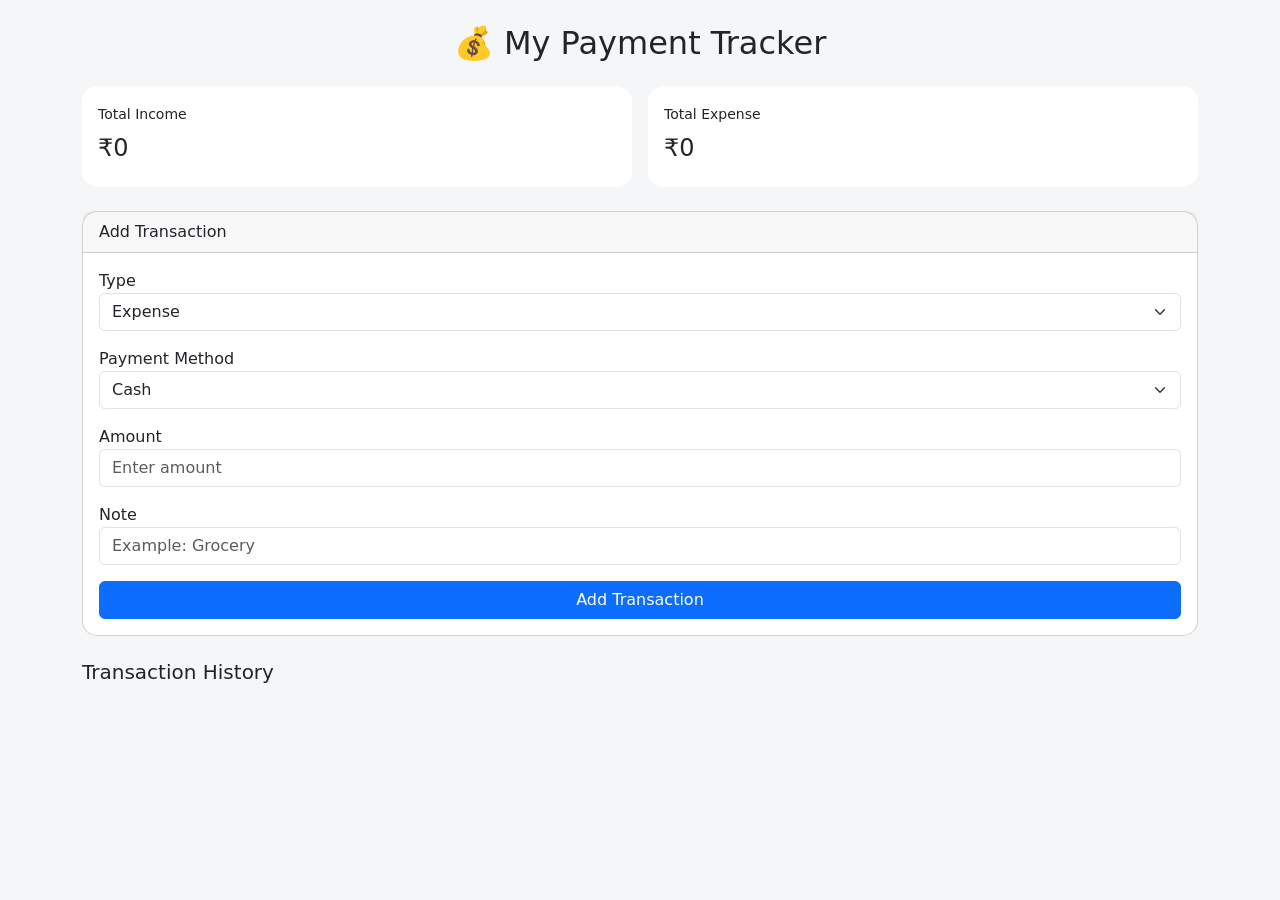
==== index.html @ ae9d35a9 "first commit" ====
<!DOCTYPE html>
<html lang="en">
<head>
    <meta charset="UTF-8">
    <meta name="viewport" content="width=device-width, initial-scale=1.0">

    <title>My Payment Tracker</title>

    <!-- Bootstrap -->
    <link
        href="https://cdn.jsdelivr.net/npm/bootstrap@5.3.3/dist/css/bootstrap.min.css"
        rel="stylesheet"
    >

    <link rel="stylesheet" href="style.css">

    <!-- jQuery -->
    <script src="https://code.jquery.com/jquery-3.7.1.min.js"></script>
</head>

<body>

<div class="container py-4">

    <h2 class="text-center mb-4">
        💰 My Payment Tracker
    </h2>

    <!-- Summary -->
    <div class="row g-3 mb-4">

        <div class="col-6">
            <div class="card summary-card">
                <div class="card-body">
                    <small>Total Income</small>
                    <h4 id="totalIncome">₹0</h4>
                </div>
            </div>
        </div>

        <div class="col-6">
            <div class="card summary-card">
                <div class="card-body">
                    <small>Total Expense</small>
                    <h4 id="totalExpense">₹0</h4>
                </div>
            </div>
        </div>

    </div>

    <!-- Add Transaction -->
    <div class="card mb-4">

        <div class="card-header">
            Add Transaction
        </div>

        <div class="card-body">

            <form id="transactionForm">

                <div class="mb-3">
                    <label>Type</label>

                    <select id="type" class="form-select">
                        <option value="expense">Expense</option>
                        <option value="income">Income</option>
                    </select>
                </div>

                <div class="mb-3">
                    <label>Payment Method</label>

                    <select id="method" class="form-select">
                        <option value="cash">Cash</option>
                        <option value="upi">UPI</option>
                        <option value="bank">Bank</option>
                    </select>
                </div>

                <div class="mb-3">
                    <label>Amount</label>

                    <input
                        type="number"
                        id="amount"
                        class="form-control"
                        placeholder="Enter amount"
                        required
                    >
                </div>

                <div class="mb-3">
                    <label>Note</label>

                    <input
                        type="text"
                        id="note"
                        class="form-control"
                        placeholder="Example: Grocery"
                    >
                </div>

                <button class="btn btn-primary w-100">
                    Add Transaction
                </button>

            </form>

        </div>
    </div>

    <!-- History -->
    <h5>Transaction History</h5>

    <div id="transactionList"></div>

</div>

<script src="app.js"></script>

</body>
</html>
---- style.css ----
body {
    background: #f5f6f8;
}

.summary-card {
    border: none;
    border-radius: 15px;
}

.summary-card h4 {
    margin-top: 8px;
}

.card {
    border-radius: 15px;
}

.transaction {
    background: white;
    border-radius: 12px;
    padding: 15px;
    margin-bottom: 10px;
}

.amount {
    font-size: 18px;
    font-weight: bold;
}
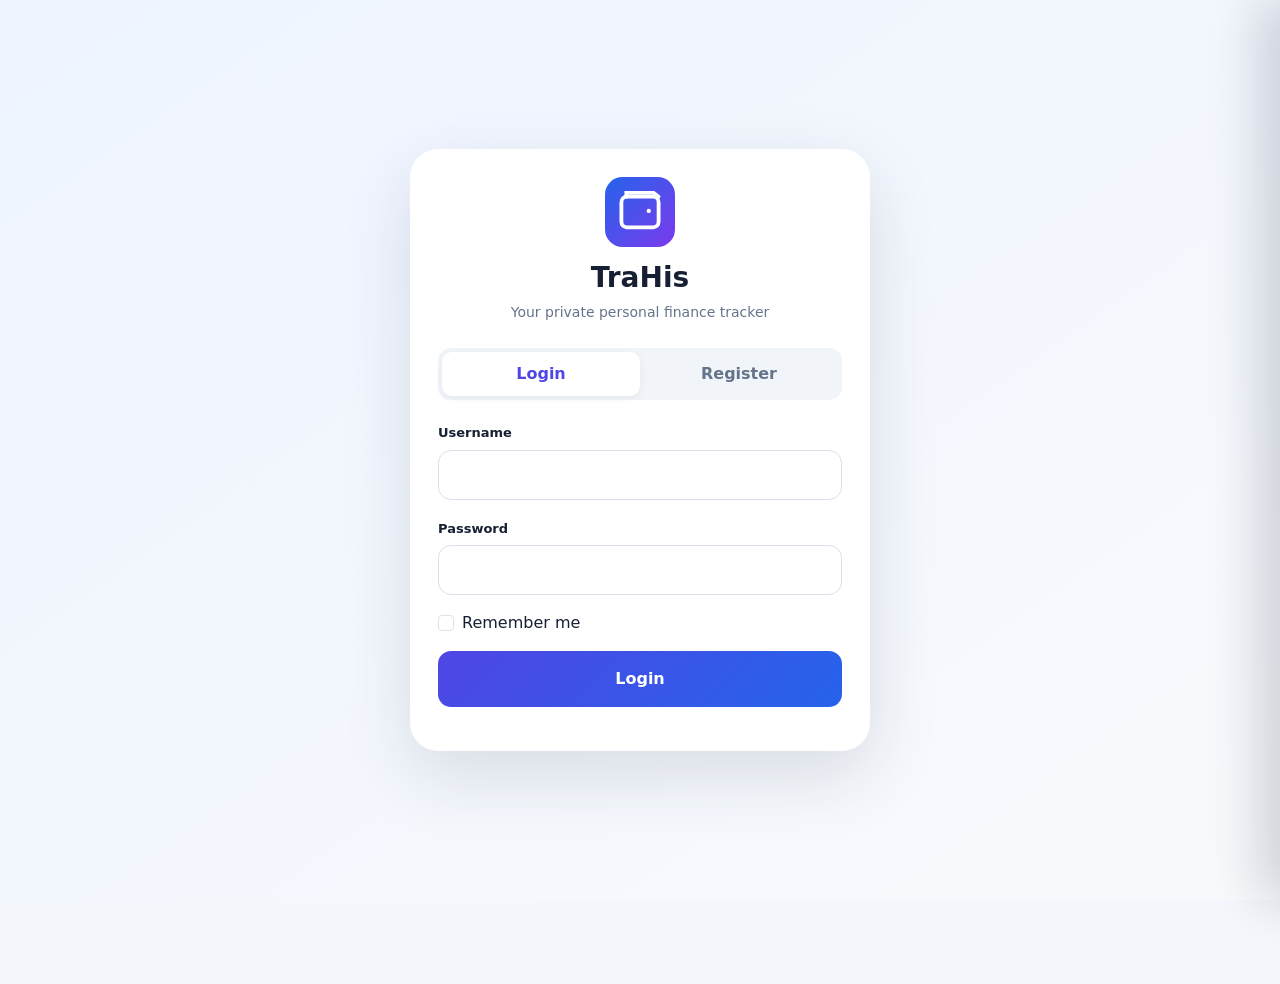
==== commit 343f5d40: "Initial commit" ====
--- a/index.html
+++ b/index.html
@@ -1,124 +1,64 @@
-<!DOCTYPE html>
+<!doctype html>
 <html lang="en">
 <head>
-    <meta charset="UTF-8">
-    <meta name="viewport" content="width=device-width, initial-scale=1.0">
+  <meta charset="utf-8">
+  <meta name="viewport" content="width=device-width, initial-scale=1, viewport-fit=cover">
+  <meta name="theme-color" content="#4f46e5">
+  <meta name="description" content="TraHis personal finance tracker">
+  <title>TraHis</title>
+  <!-- Manifest is injected only on http/https so file:// testing has no CORS error. -->
+  <link id="pwaManifest" rel="manifest">
+  <link rel="icon" href="assets/icon.svg" type="image/svg+xml">
+  <link rel="stylesheet" href="assets/bootstrap.min.css">
+  <link rel="stylesheet" href="assets/bootstrap-icons.css">
+  <link rel="stylesheet" href="css/style.css">
+</head>
+<body>
+<div id="app"></div>
 
-    <title>My Payment Tracker</title>
+<!-- Header -->
+<header id="appHeader" class="app-header">
+  <div class="header-inner">
+    <a class="brand" href="#" data-route="dashboard"><img src="assets/icon.svg" alt="TraHis"> <span>TraHis</span></a>
+    <div class="header-actions">
+      <span id="headerUser" class="header-user"></span>
+      <button id="headerMenuBtn" class="icon-btn" aria-label="Open menu"><i class="bi bi-person-circle"></i></button>
+    </div>
+  </div>
+</header>
 
-    <!-- Bootstrap -->
-    <link
-        href="https://cdn.jsdelivr.net/npm/bootstrap@5.3.3/dist/css/bootstrap.min.css"
-        rel="stylesheet"
-    >
+<!-- Side drawer -->
+<div id="drawerOverlay" class="drawer-overlay"></div>
+<aside id="appDrawer" class="app-drawer">
+  <div class="drawer-top">
+    <div class="drawer-brand"><img src="assets/icon.svg" alt=""><div><strong>TraHis</strong><small>Personal finance</small></div></div>
+    <button id="closeDrawer" class="icon-btn"><i class="bi bi-x-lg"></i></button>
+  </div>
+  <div class="drawer-user" id="drawerUser"></div>
+  <nav class="drawer-nav">
+    <button data-route="profile"><i class="bi bi-person"></i><span>Profile</span></button>
+    <button data-route="backup"><i class="bi bi-cloud-arrow-down"></i><span>Backup & Restore</span></button>
+    <button id="adminNav" data-route="admin"><i class="bi bi-shield-check"></i><span>Admin</span></button>
+    <button id="logoutBtn" class="danger"><i class="bi bi-box-arrow-right"></i><span>Logout</span></button>
+  </nav>
+  <div class="drawer-foot">Local-only data • No server database</div>
+</aside>
 
-    <link rel="stylesheet" href="style.css">
+<main id="main" class="main-shell"></main>
 
-    <!-- jQuery -->
-    <script src="https://code.jquery.com/jquery-3.7.1.min.js"></script>
-</head>
+<!-- Bottom navigation -->
+<nav id="bottomNav" class="bottom-nav">
+  <button data-route="dashboard" class="active"><i class="bi bi-grid-1x2-fill"></i><span>Home</span></button>
+  <button data-route="add"><i class="bi bi-plus-circle"></i><span>Add</span></button>
+  <button data-route="transfer"><i class="bi bi-arrow-left-right"></i><span>Transfer</span></button>
+  <button data-route="history"><i class="bi bi-clock-history"></i><span>History</span></button>
+</nav>
 
-<body>
+<div id="toastBox" class="toast-container position-fixed top-0 end-0 p-3"></div>
+<input id="restoreFile" type="file" accept=".json,application/json" hidden>
 
-<div class="container py-4">
-
-    <h2 class="text-center mb-4">
-        💰 My Payment Tracker
-    </h2>
-
-    <!-- Summary -->
-    <div class="row g-3 mb-4">
-
-        <div class="col-6">
-            <div class="card summary-card">
-                <div class="card-body">
-                    <small>Total Income</small>
-                    <h4 id="totalIncome">₹0</h4>
-                </div>
-            </div>
-        </div>
-
-        <div class="col-6">
-            <div class="card summary-card">
-                <div class="card-body">
-                    <small>Total Expense</small>
-                    <h4 id="totalExpense">₹0</h4>
-                </div>
-            </div>
-        </div>
-
-    </div>
-
-    <!-- Add Transaction -->
-    <div class="card mb-4">
-
-        <div class="card-header">
-            Add Transaction
-        </div>
-
-        <div class="card-body">
-
-            <form id="transactionForm">
-
-                <div class="mb-3">
-                    <label>Type</label>
-
-                    <select id="type" class="form-select">
-                        <option value="expense">Expense</option>
-                        <option value="income">Income</option>
-                    </select>
-                </div>
-
-                <div class="mb-3">
-                    <label>Payment Method</label>
-
-                    <select id="method" class="form-select">
-                        <option value="cash">Cash</option>
-                        <option value="upi">UPI</option>
-                        <option value="bank">Bank</option>
-                    </select>
-                </div>
-
-                <div class="mb-3">
-                    <label>Amount</label>
-
-                    <input
-                        type="number"
-                        id="amount"
-                        class="form-control"
-                        placeholder="Enter amount"
-                        required
-                    >
-                </div>
-
-                <div class="mb-3">
-                    <label>Note</label>
-
-                    <input
-                        type="text"
-                        id="note"
-                        class="form-control"
-                        placeholder="Example: Grocery"
-                    >
-                </div>
-
-                <button class="btn btn-primary w-100">
-                    Add Transaction
-                </button>
-
-            </form>
-
-        </div>
-    </div>
-
-    <!-- History -->
-    <h5>Transaction History</h5>
-
-    <div id="transactionList"></div>
-
-</div>
-
-<script src="app.js"></script>
-
+<script src="assets/jquery.min.js"></script>
+<script src="assets/bootstrap.bundle.min.js"></script>
+<script src="js/app.js"></script>
 </body>
 </html>
--- a/css/style.css
+++ b/css/style.css
@@ -0,0 +1,92 @@
+/* TraHis app UI */
+:root{
+  --primary:#4f46e5; --primary2:#2563eb; --ink:#172033; --muted:#64748b;
+  --bg:#f4f7fb; --card:#fff; --line:#e5eaf2; --danger:#dc3545;
+}
+*{box-sizing:border-box}
+html,body{margin:0;min-height:100%;background:var(--bg);color:var(--ink);font-family:Inter,system-ui,-apple-system,"Segoe UI",Roboto,Arial,sans-serif}
+body{padding-bottom:84px}
+button,input,select{font:inherit}
+button{border:0}
+.app-header{
+  position:fixed;z-index:1030;top:0;left:0;right:0;height:68px;
+  background:rgba(255,255,255,.94);backdrop-filter:blur(16px);
+  border-bottom:1px solid rgba(226,232,240,.9);transition:transform .28s ease,opacity .28s ease;
+}
+.app-header.hidden{transform:translateY(-100%);opacity:.05}
+.header-inner{height:100%;max-width:1100px;margin:auto;padding:0 18px;display:flex;align-items:center;justify-content:space-between}
+.brand{display:flex;align-items:center;gap:9px;color:var(--ink);text-decoration:none;font-weight:800;font-size:19px;margin-right:auto}
+.brand img,.drawer-brand img{width:38px;height:38px}
+.header-actions{display:flex;align-items:center;gap:8px}
+.header-user{font-size:12px;color:var(--muted);font-weight:700;max-width:120px;overflow:hidden;text-overflow:ellipsis;white-space:nowrap}
+.icon-btn{width:42px;height:42px;border-radius:13px;background:#f1f5ff;color:var(--primary);display:inline-grid;place-items:center;font-size:20px;cursor:pointer}
+.icon-btn:hover{background:#e7ebff}
+.main-shell{max-width:1100px;margin:0 auto;padding:88px 18px 24px;min-height:100vh}
+.bottom-nav{
+  position:fixed;z-index:1025;bottom:0;left:0;right:0;height:72px;background:rgba(255,255,255,.96);
+  backdrop-filter:blur(18px);border-top:1px solid var(--line);display:flex;justify-content:center;gap:4px;padding:7px 10px calc(7px + env(safe-area-inset-bottom));
+}
+.bottom-nav button{flex:1;max-width:160px;background:transparent;color:#718096;border-radius:16px;display:flex;flex-direction:column;align-items:center;justify-content:center;gap:2px;font-size:11px;font-weight:700;cursor:pointer}
+.bottom-nav button i{font-size:19px}
+.bottom-nav button.active{background:#eef2ff;color:var(--primary)}
+.cardx{background:var(--card);border:1px solid var(--line);border-radius:22px;box-shadow:0 8px 28px rgba(30,41,59,.06)}
+.page-title{font-size:27px;font-weight:850;margin:0}
+.page-subtitle{color:var(--muted);margin-top:5px}
+.hero{
+  background:linear-gradient(135deg,#4f46e5,#2563eb);color:white;border-radius:25px;padding:22px;
+  box-shadow:0 16px 35px rgba(37,99,235,.22);overflow:hidden;position:relative
+}
+.hero:after{content:"";position:absolute;width:180px;height:180px;border-radius:50%;background:rgba(255,255,255,.1);right:-70px;top:-80px}
+.stat-card{padding:18px;min-height:122px}
+.stat-icon{width:45px;height:45px;border-radius:14px;display:grid;place-items:center;font-size:20px;margin-bottom:10px}
+.stat-label{font-size:13px;color:var(--muted);font-weight:700}
+.stat-value{font-size:22px;font-weight:850;margin-top:3px}
+.balance-row{padding:16px 18px;display:flex;align-items:center;justify-content:space-between}
+.balance-left{display:flex;align-items:center;gap:12px}
+.balance-icon{width:43px;height:43px;border-radius:14px;display:grid;place-items:center}
+.balance-name{font-weight:800}.balance-note{font-size:11px;color:var(--muted)}
+.balance-value{font-size:19px;font-weight:850}
+.section-title{font-weight:850;font-size:17px;margin:26px 0 12px}
+.form-card{padding:20px}
+.form-label{font-size:13px;font-weight:800;margin-bottom:7px}
+.form-control,.form-select{border-radius:13px;padding:12px 13px;border-color:#d9e1ec}
+.form-control:focus,.form-select:focus{box-shadow:0 0 0 3px rgba(79,70,229,.11);border-color:#818cf8}
+.btn-primary{background:linear-gradient(135deg,var(--primary),var(--primary2));border:0;border-radius:13px;font-weight:800;padding:11px 17px}
+.btn-soft{background:#eef2ff;color:var(--primary);border-radius:13px;font-weight:800;padding:10px 14px}
+.tx-item{padding:15px 16px;display:flex;align-items:center;justify-content:space-between;gap:12px}
+.tx-left{display:flex;gap:12px;align-items:center;min-width:0}
+.tx-icon{width:42px;height:42px;border-radius:13px;display:grid;place-items:center;flex:0 0 auto}
+.tx-title{font-weight:800;white-space:nowrap;overflow:hidden;text-overflow:ellipsis}
+.tx-meta{font-size:11px;color:var(--muted);margin-top:3px}
+.tx-amount{font-weight:850;white-space:nowrap}.income{color:#16824c}.expense{color:#d12f43}
+.filter-bar{padding:15px}.filter-bar .row{row-gap:8px}
+.empty{padding:35px 15px;text-align:center;color:var(--muted)}
+.drawer-overlay{position:fixed;inset:0;background:rgba(15,23,42,.45);z-index:1040;opacity:0;visibility:hidden;transition:.2s}
+.drawer-overlay.open{opacity:1;visibility:visible}
+.app-drawer{
+  position:fixed;z-index:1041;top:0;right:0;bottom:0;width:min(350px,90vw);background:#fff;
+  transform:translateX(100%);transition:.25s ease;box-shadow:-20px 0 50px rgba(15,23,42,.18);padding:18px
+}
+.app-drawer.open{transform:translateX(0)}
+.drawer-top{display:flex;align-items:center;justify-content:space-between}
+.drawer-brand{display:flex;align-items:center;gap:10px}.drawer-brand strong{display:block;font-size:18px}.drawer-brand small{display:block;color:var(--muted)}
+.drawer-user{margin:20px 0;padding:14px;border-radius:16px;background:#f5f7ff;color:#334155}
+.drawer-nav{display:grid;gap:8px}.drawer-nav button{display:flex;align-items:center;gap:13px;padding:14px 15px;border-radius:15px;background:#f8fafc;color:#263247;font-weight:800;text-align:left;cursor:pointer}
+.drawer-nav button i{font-size:20px;color:var(--primary)}.drawer-nav button.danger{color:#b42332;background:#fff3f3}.drawer-nav button.danger i{color:#d92d3b}
+.drawer-foot{position:absolute;bottom:22px;left:18px;right:18px;text-align:center;font-size:11px;color:#94a3b8}
+.chart-box{height:230px;padding:18px}.chart-box canvas{width:100%;height:100%}
+.kpi{padding:15px;border-radius:17px;background:#f8fafc;border:1px solid var(--line)}
+.admin-card{padding:16px}.admin-actions{display:flex;gap:7px;flex-wrap:wrap}
+.avatar{width:42px;height:42px;border-radius:50%;display:grid;place-items:center;background:#e0e7ff;color:var(--primary);font-weight:850}
+.login-page{min-height:100vh;display:grid;place-items:center;padding:20px;background:linear-gradient(145deg,#eef4ff,#f8fafc)}
+.login-card{width:min(460px,100%);padding:28px;border-radius:28px;background:#fff;box-shadow:0 25px 70px rgba(30,41,59,.13)}
+.login-logo{width:70px;height:70px;margin:0 auto 14px;display:block}.login-card h1{text-align:center;font-size:28px;font-weight:900}.login-card .lead{text-align:center;color:var(--muted);font-size:14px;margin-bottom:25px}
+.auth-tabs{display:flex;background:#f1f5f9;padding:4px;border-radius:13px;margin-bottom:20px}.auth-tabs button{flex:1;padding:10px;border-radius:10px;background:transparent;font-weight:800;color:var(--muted)}.auth-tabs button.active{background:#fff;color:var(--primary);box-shadow:0 2px 8px rgba(0,0,0,.06)}
+.alertx{border-radius:13px;padding:11px 13px;font-size:13px}
+@media(max-width:600px){
+  .main-shell{padding:82px 12px 25px}.header-inner{padding:0 12px}.header-user{display:none}
+  .page-title{font-size:23px}.hero{padding:18px;border-radius:21px}.stat-card{min-height:112px;padding:14px}.stat-value{font-size:19px}
+  .balance-row{padding:14px}.tx-item{padding:13px 12px}.tx-amount{font-size:14px}
+  .form-card{padding:16px}.app-drawer{width:88vw}
+}
+@media(min-width:800px){.bottom-nav{left:50%;right:auto;transform:translateX(-50%);width:min(720px,100%);border:1px solid var(--line);border-bottom:0;border-radius:22px 22px 0 0}}
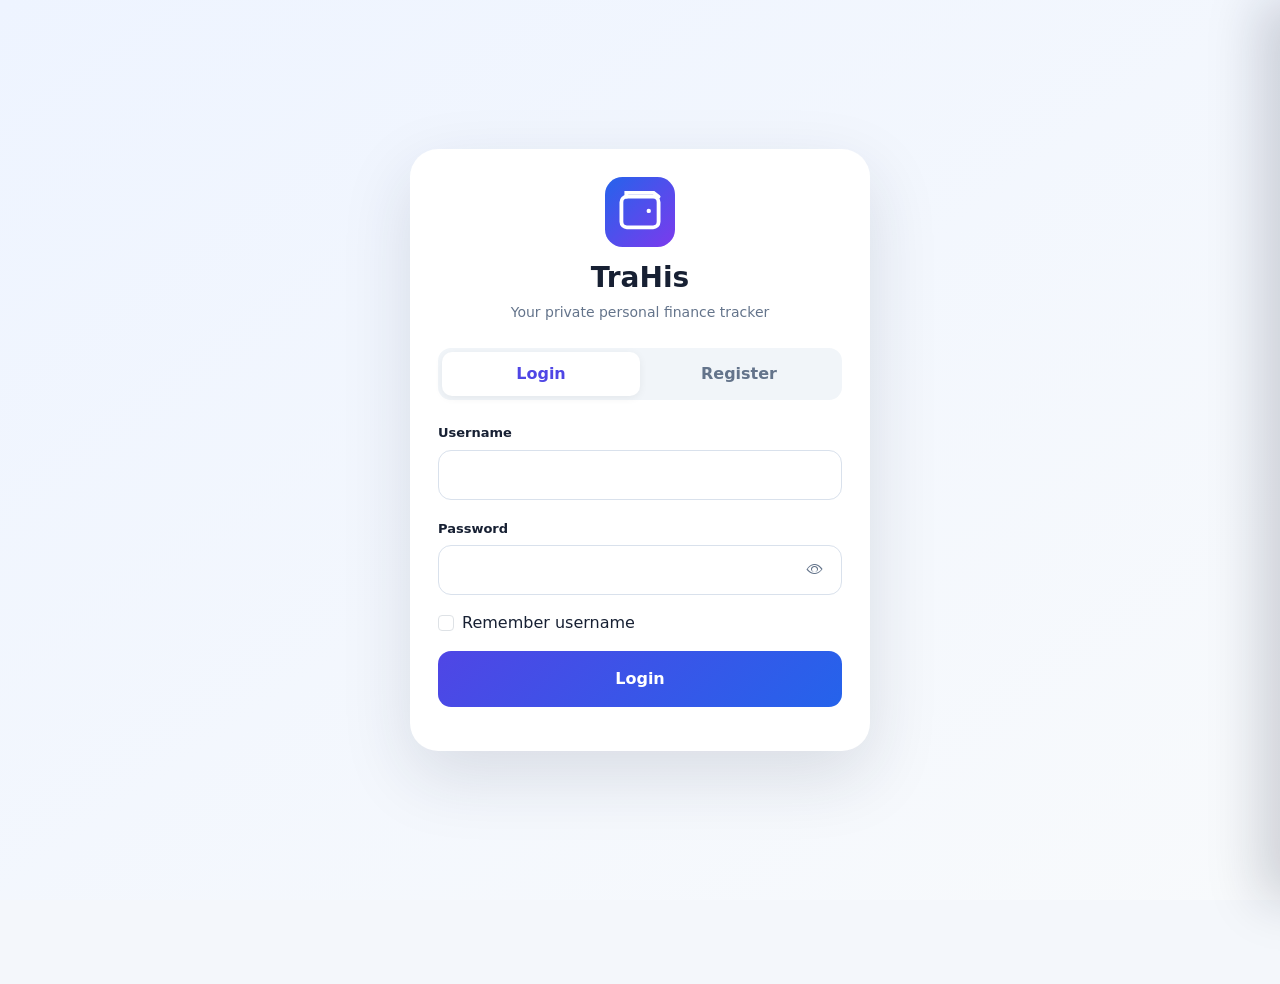
==== commit c574498a: "Initial commit" ====
--- a/index.html
+++ b/index.html
@@ -13,16 +13,19 @@
   <link rel="stylesheet" href="assets/bootstrap-icons.css">
   <link rel="stylesheet" href="css/style.css">
 </head>
-<body>
+<body data-page="dashboard">
 <div id="app"></div>
 
 <!-- Header -->
 <header id="appHeader" class="app-header">
   <div class="header-inner">
-    <a class="brand" href="#" data-route="dashboard"><img src="assets/icon.svg" alt="TraHis"> <span>TraHis</span></a>
+    <a class="brand" href="index.html"><img src="assets/icon.svg" alt="TraHis"> <span>TraHis</span></a>
     <div class="header-actions">
+      <button id="themeToggle" class="theme-toggle" type="button" aria-label="Switch theme" title="Switch theme">
+        <i class="bi bi-moon-stars-fill"></i><span class="theme-toggle-label">Dark</span>
+      </button>
       <span id="headerUser" class="header-user"></span>
-      <button id="headerMenuBtn" class="icon-btn" aria-label="Open menu"><i class="bi bi-person-circle"></i></button>
+      <button id="headerMenuBtn" class="icon-btn" type="button" aria-label="Open menu"><i class="bi bi-person-circle"></i></button>
     </div>
   </div>
 </header>
@@ -36,9 +39,11 @@
   </div>
   <div class="drawer-user" id="drawerUser"></div>
   <nav class="drawer-nav">
-    <button data-route="profile"><i class="bi bi-person"></i><span>Profile</span></button>
-    <button data-route="backup"><i class="bi bi-cloud-arrow-down"></i><span>Backup & Restore</span></button>
-    <button id="adminNav" data-route="admin"><i class="bi bi-shield-check"></i><span>Admin</span></button>
+    <a href="savings.html"><i class="bi bi-piggy-bank"></i><span>Savings</span></a>
+    <a href="tutorial.html"><i class="bi bi-play-circle"></i><span>App Tutorial</span></a>
+    <a href="profile.html"><i class="bi bi-person"></i><span>Profile</span></a>
+    <a href="backup.html"><i class="bi bi-cloud-arrow-down"></i><span>Backup & Restore</span></a>
+    <a id="adminNav" href="admin.html"><i class="bi bi-shield-check"></i><span>Admin</span></a>
     <button id="logoutBtn" class="danger"><i class="bi bi-box-arrow-right"></i><span>Logout</span></button>
   </nav>
   <div class="drawer-foot">Local-only data • No server database</div>
@@ -48,10 +53,10 @@
 
 <!-- Bottom navigation -->
 <nav id="bottomNav" class="bottom-nav">
-  <button data-route="dashboard" class="active"><i class="bi bi-grid-1x2-fill"></i><span>Home</span></button>
-  <button data-route="add"><i class="bi bi-plus-circle"></i><span>Add</span></button>
-  <button data-route="transfer"><i class="bi bi-arrow-left-right"></i><span>Transfer</span></button>
-  <button data-route="history"><i class="bi bi-clock-history"></i><span>History</span></button>
+  <a href="index.html" class="active"><i class="bi bi-grid-1x2-fill"></i><span>Home</span></a>
+  <a href="add.html"><i class="bi bi-plus-circle"></i><span>Add</span></a>
+  <a href="transfer.html"><i class="bi bi-arrow-left-right"></i><span>Transfer</span></a>
+  <a href="history.html"><i class="bi bi-clock-history"></i><span>History</span></a>
 </nav>
 
 <div id="toastBox" class="toast-container position-fixed top-0 end-0 p-3"></div>
--- a/css/style.css
+++ b/css/style.css
@@ -10,17 +10,16 @@
 button{border:0}
 .app-header{
   position:fixed;z-index:1030;top:0;left:0;right:0;height:68px;
-  background:rgba(255,255,255,.94);backdrop-filter:blur(16px);
-  border-bottom:1px solid rgba(226,232,240,.9);transition:transform .28s ease,opacity .28s ease;
+  background:rgba(255,255,255,.96);backdrop-filter:blur(16px);
+  border-bottom:1px solid rgba(226,232,240,.9);transition:none;
 }
-.app-header.hidden{transform:translateY(-100%);opacity:.05}
 .header-inner{height:100%;max-width:1100px;margin:auto;padding:0 18px;display:flex;align-items:center;justify-content:space-between}
 .brand{display:flex;align-items:center;gap:9px;color:var(--ink);text-decoration:none;font-weight:800;font-size:19px;margin-right:auto}
-.brand img,.drawer-brand img{width:38px;height:38px}
+.brand img,.drawer-brand img{width:38px;height:38px}.brand-logo,.drawer-brand-logo{width:38px;height:38px;display:block;flex:0 0 auto}
 .header-actions{display:flex;align-items:center;gap:8px}
 .header-user{font-size:12px;color:var(--muted);font-weight:700;max-width:120px;overflow:hidden;text-overflow:ellipsis;white-space:nowrap}
-.icon-btn{width:42px;height:42px;border-radius:13px;background:#f1f5ff;color:var(--primary);display:inline-grid;place-items:center;font-size:20px;cursor:pointer}
-.icon-btn:hover{background:#e7ebff}
+.icon-btn{width:42px;height:42px;border-radius:13px;background:var(--primary-soft);color:var(--primary);display:inline-grid;place-items:center;font-size:20px;cursor:pointer}
+.icon-btn:hover{background:color-mix(in srgb,var(--primary) 10%,white)}
 .main-shell{max-width:1100px;margin:0 auto;padding:88px 18px 24px;min-height:100vh}
 .bottom-nav{
   position:fixed;z-index:1025;bottom:0;left:0;right:0;height:72px;background:rgba(255,255,255,.96);
@@ -28,12 +27,12 @@
 }
 .bottom-nav button{flex:1;max-width:160px;background:transparent;color:#718096;border-radius:16px;display:flex;flex-direction:column;align-items:center;justify-content:center;gap:2px;font-size:11px;font-weight:700;cursor:pointer}
 .bottom-nav button i{font-size:19px}
-.bottom-nav button.active{background:#eef2ff;color:var(--primary)}
+.bottom-nav button.active{background:var(--primary-soft);color:var(--primary)}
 .cardx{background:var(--card);border:1px solid var(--line);border-radius:22px;box-shadow:0 8px 28px rgba(30,41,59,.06)}
 .page-title{font-size:27px;font-weight:850;margin:0}
 .page-subtitle{color:var(--muted);margin-top:5px}
 .hero{
-  background:linear-gradient(135deg,#4f46e5,#2563eb);color:white;border-radius:25px;padding:22px;
+  background:linear-gradient(135deg,var(--primary),var(--primary2));color:white;border-radius:25px;padding:22px;
   box-shadow:0 16px 35px rgba(37,99,235,.22);overflow:hidden;position:relative
 }
 .hero:after{content:"";position:absolute;width:180px;height:180px;border-radius:50%;background:rgba(255,255,255,.1);right:-70px;top:-80px}
@@ -50,9 +49,9 @@
 .form-card{padding:20px}
 .form-label{font-size:13px;font-weight:800;margin-bottom:7px}
 .form-control,.form-select{border-radius:13px;padding:12px 13px;border-color:#d9e1ec}
-.form-control:focus,.form-select:focus{box-shadow:0 0 0 3px rgba(79,70,229,.11);border-color:#818cf8}
+.form-control:focus,.form-select:focus{box-shadow:0 0 0 3px color-mix(in srgb,var(--primary) 12%,transparent);border-color:var(--primary)}
 .btn-primary{background:linear-gradient(135deg,var(--primary),var(--primary2));border:0;border-radius:13px;font-weight:800;padding:11px 17px}
-.btn-soft{background:#eef2ff;color:var(--primary);border-radius:13px;font-weight:800;padding:10px 14px}
+.btn-soft{background:var(--primary-soft);color:var(--primary);border-radius:13px;font-weight:800;padding:10px 14px}
 .tx-item{padding:15px 16px;display:flex;align-items:center;justify-content:space-between;gap:12px}
 .tx-left{display:flex;gap:12px;align-items:center;min-width:0}
 .tx-icon{width:42px;height:42px;border-radius:13px;display:grid;place-items:center;flex:0 0 auto}
@@ -70,8 +69,8 @@
 .app-drawer.open{transform:translateX(0)}
 .drawer-top{display:flex;align-items:center;justify-content:space-between}
 .drawer-brand{display:flex;align-items:center;gap:10px}.drawer-brand strong{display:block;font-size:18px}.drawer-brand small{display:block;color:var(--muted)}
-.drawer-user{margin:20px 0;padding:14px;border-radius:16px;background:#f5f7ff;color:#334155}
-.drawer-nav{display:grid;gap:8px}.drawer-nav button{display:flex;align-items:center;gap:13px;padding:14px 15px;border-radius:15px;background:#f8fafc;color:#263247;font-weight:800;text-align:left;cursor:pointer}
+.drawer-user{margin:20px 0;padding:14px;border-radius:16px;background:var(--primary-soft);color:var(--ink)}
+.drawer-nav{display:grid;gap:8px}.drawer-nav button{display:flex;align-items:center;gap:13px;padding:14px 15px;border-radius:15px;background:var(--primary-soft);color:var(--ink);font-weight:800;text-align:left;cursor:pointer}
 .drawer-nav button i{font-size:20px;color:var(--primary)}.drawer-nav button.danger{color:#b42332;background:#fff3f3}.drawer-nav button.danger i{color:#d92d3b}
 .drawer-foot{position:absolute;bottom:22px;left:18px;right:18px;text-align:center;font-size:11px;color:#94a3b8}
 .chart-box{height:230px;padding:18px}.chart-box canvas{width:100%;height:100%}
@@ -82,11 +81,115 @@
 .login-card{width:min(460px,100%);padding:28px;border-radius:28px;background:#fff;box-shadow:0 25px 70px rgba(30,41,59,.13)}
 .login-logo{width:70px;height:70px;margin:0 auto 14px;display:block}.login-card h1{text-align:center;font-size:28px;font-weight:900}.login-card .lead{text-align:center;color:var(--muted);font-size:14px;margin-bottom:25px}
 .auth-tabs{display:flex;background:#f1f5f9;padding:4px;border-radius:13px;margin-bottom:20px}.auth-tabs button{flex:1;padding:10px;border-radius:10px;background:transparent;font-weight:800;color:var(--muted)}.auth-tabs button.active{background:#fff;color:var(--primary);box-shadow:0 2px 8px rgba(0,0,0,.06)}
-.alertx{border-radius:13px;padding:11px 13px;font-size:13px}
-@media(max-width:600px){
-  .main-shell{padding:82px 12px 25px}.header-inner{padding:0 12px}.header-user{display:none}
-  .page-title{font-size:23px}.hero{padding:18px;border-radius:21px}.stat-card{min-height:112px;padding:14px}.stat-value{font-size:19px}
-  .balance-row{padding:14px}.tx-item{padding:13px 12px}.tx-amount{font-size:14px}
-  .form-card{padding:16px}.app-drawer{width:88vw}
+.alertx{border-radius:13px;padding:11px 13px;font-size:13px}.password-field{position:relative}.password-field .form-control{padding-right:52px}.password-toggle{position:absolute;right:6px;top:50%;transform:translateY(-50%);width:42px;height:42px;border-radius:11px;background:transparent;color:var(--muted);display:grid;place-items:center;cursor:pointer}.password-toggle:hover{background:var(--primary-soft);color:var(--primary)}.password-toggle:focus-visible{outline:3px solid color-mix(in srgb,var(--primary) 22%,transparent);outline-offset:1px}
+
+/* Savings module */
+.savings-page-head{display:flex;align-items:center;justify-content:space-between;gap:18px}
+.savings-head-icon{width:50px;height:50px;border-radius:16px;background:var(--primary-soft);color:var(--primary);display:grid;place-items:center;font-size:23px}
+.savings-hero-card{padding:22px;display:flex;align-items:center;justify-content:space-between;gap:24px;background:linear-gradient(135deg,var(--primary),var(--primary2));color:#fff;border:0;box-shadow:0 16px 35px rgba(37,99,235,.20)}
+.savings-hero-left{min-width:0}.savings-hero-label{font-size:13px;font-weight:800;opacity:.92;display:flex;align-items:center;gap:7px}.savings-hero-amount{font-size:34px;font-weight:900;line-height:1.05;margin-top:7px}.savings-hero-note{font-size:12px;opacity:.78;margin-top:7px}
+.savings-hero-right{min-width:235px;padding-left:22px;border-left:1px solid rgba(255,255,255,.22);text-align:right}.savings-hero-icon{width:48px;height:48px;border-radius:15px;background:rgba(255,255,255,.14);display:grid;place-items:center;font-size:20px;margin:0 0 10px auto}.savings-available-label{font-size:11px;opacity:.75}.savings-hero-right strong{display:block;font-size:20px;margin-top:2px}
+.savings-setup-card{padding:20px}.savings-section-head h5{margin:0;font-weight:900}.savings-section-head p{margin:5px 0 18px;color:var(--muted);font-size:12px}.savings-input .input-group-text{background:#f8fafc;border-color:#d9e1ec;color:#64748b;font-weight:700}.savings-input .form-control{border-left:0}.savings-input .input-group-text+.form-control{border-left:0}.savings-save-btn{height:47px}.savings-reserve-box{display:flex;align-items:center;justify-content:space-between;gap:12px;padding:14px 15px;background:#f8fafc;border:1px solid var(--line);border-radius:16px}.savings-reserve-box strong{display:block;font-size:18px;margin-top:2px}.savings-category-card{height:100%;padding:17px}.savings-category-card .cat-icon{width:43px;height:43px;border-radius:14px;display:grid;place-items:center;background:var(--primary-soft);color:var(--primary);font-size:20px;margin-bottom:12px}.savings-category-card .cat-name{font-size:12px;color:var(--muted);font-weight:700}.savings-category-card strong{display:block;font-size:19px;margin-top:4px}.savings-action-card{padding:20px}.savings-action-head{display:flex;align-items:flex-start;gap:12px;margin-bottom:17px}.savings-action-icon{width:42px;height:42px;border-radius:13px;background:var(--primary-soft);color:var(--primary);display:grid;place-items:center;flex:0 0 auto}.savings-action-head h6{margin:0;font-weight:850}.savings-action-head p{margin:4px 0 0;font-size:12px;color:var(--muted)}.savings-budget-card{padding:16px 18px;display:flex;align-items:center;justify-content:space-between;gap:15px}.budget-title{font-weight:850}
+@media(max-width:600px){.main-shell{padding:82px 12px 95px}.savings-page-head{align-items:flex-start}.savings-head-icon{width:44px;height:44px;font-size:19px}.savings-hero-card{padding:17px;display:block}.savings-hero-amount{font-size:29px}.savings-hero-right{min-width:0;padding:13px 0 0;margin-top:14px;border-left:0;border-top:1px solid rgba(255,255,255,.2);text-align:left}.savings-hero-icon{display:none}.savings-hero-right strong{font-size:18px}.savings-setup-card{padding:16px}.savings-reserve-box{align-items:flex-start;flex-direction:column}.savings-reserve-box .btn{width:100%}.savings-action-card{padding:16px}.savings-budget-card{padding:14px}}
+/* Multi-page navigation */
+.drawer-nav a{display:flex;align-items:center;gap:13px;padding:14px 15px;border-radius:15px;background:#f8fafc;color:#263247;font-weight:800;text-align:left;cursor:pointer;text-decoration:none}
+.drawer-nav a i{font-size:20px;color:var(--primary)}
+.drawer-nav a.danger{color:#b42332;background:#fff3f3}
+.bottom-nav a{flex:1;max-width:160px;background:transparent;color:#718096;border-radius:16px;display:flex;flex-direction:column;align-items:center;justify-content:center;gap:2px;font-size:11px;font-weight:700;text-decoration:none;cursor:pointer}
+.bottom-nav a i{font-size:19px}
+.bottom-nav a.active{background:var(--primary-soft);color:var(--primary)}
+@media(max-width:600px){.bottom-nav a{font-size:10px}}
+
+/* v8 audit polish */
+html{scroll-behavior:smooth;overflow-x:hidden}
+body{overflow-x:hidden}
+.main-shell{width:100%;padding-bottom:108px}
+.page-head{display:flex;align-items:center;justify-content:space-between;gap:14px;margin-bottom:18px}
+.hero-amount{font-size:34px;font-weight:900;line-height:1.1;margin-top:3px}
+.dot-sep{padding:0 4px}
+.stat-blue{background:#e0ecff;color:#2563eb}.stat-green{background:#dcfce7;color:#15803d}.stat-red{background:#fee2e2;color:#dc2626}.stat-yellow{background:#fef3c7;color:#b45309}.stat-purple{background:#f3e8ff;color:#7c3aed}
+.income-bg{background:#dcfce7;color:#15803d}.expense-bg{background:#fee2e2;color:#dc2626}.transfer-bg{background:#e0e7ff;color:#4f46e5}.transfer{color:#4f46e5}
+.tx-copy{min-width:0}.history-right{display:flex;flex-direction:column;align-items:flex-end;flex:0 0 auto}.tx-actions{display:flex;gap:4px;margin-top:5px}.tx-actions .btn{width:34px;height:30px;padding:0;display:grid;place-items:center;border-radius:9px}
+.mini-balance{padding:16px 18px}.mini-balance strong{display:block;font-size:20px;margin-top:3px}
+.history-pagination{display:flex;align-items:center;justify-content:space-between;gap:12px;padding:14px 2px 0}.pagination-buttons{display:flex;align-items:center;gap:5px}.history-count{font-size:12px;color:var(--muted)}.page-btn{min-width:36px;height:36px;border:1px solid var(--line);background:#fff;border-radius:10px;color:#475569;font-weight:800}.page-btn:hover:not(:disabled),.page-btn.active{background:var(--primary-soft);color:var(--primary);border-color:#c7d2fe}.page-btn:disabled{opacity:.4;cursor:not-allowed}.page-dots{padding:0 2px;color:#94a3b8}
+.toast-primary{background:#fff;color:var(--ink)}.toast-danger{background:#fff1f2;color:#9f1239}.toast-body{font-weight:700}
+.info-box{background:var(--primary-soft);color:var(--primary);border:1px solid color-mix(in srgb,var(--primary) 14%,transparent)}.error-box{background:#fff1f2;color:#be123c}.success-box{background:#ecfdf5;color:#166534}
+.admin-master{font-size:22px;font-weight:900}
+.savings-hero-card{min-height:150px}.savings-hero-card>div:first-child{min-width:0}.savings-hero-right{min-width:260px}.savings-setup-card{overflow:hidden}.savings-category-card{min-height:130px;display:flex;flex-direction:column;justify-content:flex-start}.savings-action-card{overflow:hidden}.savings-budget-card{min-height:76px}
+.drawer-open{overflow:hidden}
+.bottom-nav{height:76px;padding-bottom:calc(7px + env(safe-area-inset-bottom));padding-left:max(10px,env(safe-area-inset-left));padding-right:max(10px,env(safe-area-inset-right))}
+.bottom-nav a{min-width:0}
+.bottom-nav a.active{font-weight:850}
+.btn-soft{display:inline-flex;align-items:center;justify-content:center;gap:7px;text-decoration:none;border:1px solid transparent}
+
+@media(max-width:767.98px){
+  .header-inner{padding:0 12px}.brand{font-size:18px}.brand img{width:36px;height:36px}.header-user{max-width:80px}
+  .main-shell{padding:82px 12px 108px}.page-title{font-size:25px}.page-subtitle{font-size:13px}.page-head{align-items:flex-start}
+  .hero{padding:18px;border-radius:20px}.hero-amount{font-size:29px}.stat-card{min-height:116px;padding:15px}.stat-value{font-size:19px}.stat-label{font-size:12px}.stat-icon{width:41px;height:41px}
+  .balance-row{padding:14px}.balance-value{font-size:17px}.balance-icon{width:40px;height:40px}
+  .tx-item{padding:13px 12px}.tx-left{gap:9px}.tx-icon{width:38px;height:38px}.tx-title{font-size:13px}.tx-meta{font-size:10px;white-space:normal}.tx-amount{font-size:13px}.history-right{max-width:120px}.tx-actions .btn{width:32px;height:29px}
+  .filter-bar{padding:12px}.filter-bar .form-control,.filter-bar .form-select{font-size:13px;padding:10px}
+  .history-pagination{align-items:flex-start;flex-direction:column}.pagination-buttons{width:100%;justify-content:center;flex-wrap:wrap}
+  .form-card{padding:16px}.form-card .btn-primary,.form-card .btn-soft{min-height:44px}
+  .savings-page-head{gap:10px}.savings-head-icon{flex:0 0 auto}.savings-hero-card{padding:17px;border-radius:20px}.savings-hero-amount{font-size:30px}.savings-hero-right{min-width:0;padding:13px 0 0;margin-top:14px;border-left:0;border-top:1px solid rgba(255,255,255,.22);text-align:left}.savings-setup-card{padding:16px}.savings-section-head p{line-height:1.5}.savings-reserve-box{align-items:stretch}.savings-reserve-box .btn{width:100%;min-height:44px}.savings-category-card{min-height:116px;padding:14px}.savings-category-card strong{font-size:17px}.savings-action-card{padding:15px}.savings-budget-card{padding:14px}
+  .login-page{padding:14px}.login-card{padding:22px 17px;border-radius:22px}.login-logo{width:60px;height:60px}.login-card h1{font-size:25px}.login-card .lead{font-size:13px}
 }
-@media(min-width:800px){.bottom-nav{left:50%;right:auto;transform:translateX(-50%);width:min(720px,100%);border:1px solid var(--line);border-bottom:0;border-radius:22px 22px 0 0}}
+@media(max-width:380px){.header-user{display:none}.bottom-nav a{font-size:9px}.bottom-nav a i{font-size:18px}.stat-value{font-size:17px}.stat-card{padding:13px}.page-title{font-size:23px}}
+
+
+/* v9 settings + fixed header */
+:root{--primary-soft:#eef2ff;--focus:#818cf8}
+.theme-toggle{min-height:40px;padding:0 10px;border:1px solid var(--line);border-radius:12px;background:var(--primary-soft);color:var(--primary);display:inline-flex;align-items:center;justify-content:center;gap:6px;font-size:12px;font-weight:800;cursor:pointer;white-space:nowrap}
+.theme-toggle i{font-size:15px}
+.theme-toggle:hover{filter:brightness(.98)}
+.chart-section-title{display:flex;align-items:center;justify-content:space-between;gap:12px;flex-wrap:wrap}
+.chart-switcher{display:flex;gap:4px;padding:3px;background:var(--primary-soft);border:1px solid var(--line);border-radius:12px}
+.chart-range{border:0;background:transparent;color:var(--muted);font-size:11px;font-weight:800;padding:7px 10px;border-radius:9px;cursor:pointer}
+.chart-range.active{background:var(--card);color:var(--primary);box-shadow:0 2px 7px rgba(15,23,42,.08)}
+.chart-box{height:270px;padding:15px 16px 12px;display:flex;flex-direction:column;gap:5px}
+.chart-caption{display:flex;align-items:center;justify-content:space-between;gap:10px;min-width:0;font-size:12px}.chart-caption strong{font-size:13px}.chart-caption span{color:var(--muted);font-size:11px}.chart-box canvas{flex:1;min-height:0;width:100%;height:100%}
+.settings-heading{display:flex;align-items:center;justify-content:space-between;gap:15px}.settings-preview-dot{width:34px;height:34px;border-radius:50%;background:linear-gradient(135deg,var(--primary),var(--primary2));box-shadow:0 0 0 5px var(--primary-soft)}
+.settings-theme-note{display:flex;align-items:center;gap:12px;padding:13px 14px;border:1px solid var(--line);background:var(--primary-soft);border-radius:14px}.settings-theme-note>i{width:36px;height:36px;border-radius:11px;display:grid;place-items:center;background:var(--card);color:var(--primary);font-size:17px}
+.density-compact .main-shell{padding-top:82px}.density-compact .cardx{border-radius:18px}.density-compact .stat-card{min-height:104px;padding:14px}.density-compact .balance-row{padding:12px 15px}.density-compact .tx-item{padding:11px 13px}.density-compact .section-title{margin:20px 0 9px}.density-compact .form-card{padding:16px}.density-compact .savings-category-card{min-height:105px;padding:14px}.density-compact .savings-action-card{padding:16px}
+
+/* Dark mode */
+html[data-theme="dark"] body{background:#0b1220;color:#e5e7eb}
+html[data-theme="dark"] .app-header{background:rgba(15,23,42,.94);border-color:#263247}
+html[data-theme="dark"] .bottom-nav{background:rgba(15,23,42,.96);border-color:#263247}
+html[data-theme="dark"] .cardx,html[data-theme="dark"] .login-card{background:#111827;border-color:#263247;box-shadow:0 8px 28px rgba(0,0,0,.22)}
+html[data-theme="dark"] .brand,html[data-theme="dark"] .page-title,html[data-theme="dark"] .stat-value,html[data-theme="dark"] .balance-name,html[data-theme="dark"] .balance-value,html[data-theme="dark"] .tx-title,html[data-theme="dark"] .budget-title,html[data-theme="dark"] .settings-theme-note strong{color:#f8fafc}
+html[data-theme="dark"] .page-subtitle,html[data-theme="dark"] .stat-label,html[data-theme="dark"] .balance-note,html[data-theme="dark"] .tx-meta,html[data-theme="dark"] .text-muted,html[data-theme="dark"] .small.text-muted{color:#94a3b8!important}
+html[data-theme="dark"] .icon-btn{background:#1e293b;color:#a5b4fc}
+html[data-theme="dark"] .drawer-overlay{background:rgba(2,6,23,.62)}
+html[data-theme="dark"] .app-drawer{background:#0f172a;box-shadow:-20px 0 50px rgba(0,0,0,.4)}
+html[data-theme="dark"] .drawer-user,html[data-theme="dark"] .drawer-nav a,html[data-theme="dark"] .drawer-nav a.danger,html[data-theme="dark"] .kpi,html[data-theme="dark"] .savings-reserve-box,html[data-theme="dark"] .settings-theme-note{background:#172033;color:#e5e7eb;border-color:#263247}
+html[data-theme="dark"] .drawer-nav a{color:#e5e7eb}
+html[data-theme="dark"] .drawer-nav a i{color:var(--primary)}
+html[data-theme="dark"] .drawer-foot{color:#64748b}
+html[data-theme="dark"] .form-control,html[data-theme="dark"] .form-select,html[data-theme="dark"] .input-group-text{background:#0f172a;color:#e5e7eb;border-color:#334155}
+html[data-theme="dark"] .form-control::placeholder{color:#64748b}
+html[data-theme="dark"] .form-control:disabled,html[data-theme="dark"] .form-select:disabled{background:#172033;color:#94a3b8}
+html[data-theme="dark"] .btn-light{background:#1e293b;color:#e5e7eb;border-color:#334155}
+html[data-theme="dark"] .auth-tabs{background:#172033}
+html[data-theme="dark"] .auth-tabs button.active{background:#1e293b;color:#c7d2fe}
+html[data-theme="dark"] .login-page{background:linear-gradient(145deg,#0b1220,#111827)}
+html[data-theme="dark"] .chart-switcher{background:#172033;border-color:#263247}
+html[data-theme="dark"] .chart-range.active{background:#1e293b;color:var(--primary)}
+html[data-theme="dark"] .page-btn{background:#111827;color:#cbd5e1;border-color:#334155}
+html[data-theme="dark"] .page-btn:hover:not(:disabled),html[data-theme="dark"] .page-btn.active{background:var(--primary-soft);color:var(--primary);border-color:var(--primary)}
+html[data-theme="dark"] .savings-head-icon,html[data-theme="dark"] .savings-action-icon{background:var(--primary-soft);color:var(--primary)}
+html[data-theme="dark"] hr{border-color:#263247}
+
+@media(max-width:767.98px){
+  .theme-toggle{width:40px;padding:0}.theme-toggle-label{display:none}
+  .header-actions{gap:5px}.header-user{max-width:70px}
+  .chart-section-title{align-items:flex-start}.chart-switcher{width:100%}.chart-range{flex:1}
+  .chart-box{height:245px;padding:12px}
+}
+@media(max-width:380px){.header-user{display:none}.theme-toggle{width:38px;height:38px}.icon-btn{width:40px;height:40px}}
+
+/* Theme-aware accents */
+.theme-accent-text{color:var(--primary)!important}
+.theme-accent-bg{background:var(--primary-soft)!important;color:var(--primary)!important}
+.theme-accent-border{border-color:var(--primary)!important}
+.brand-logo,.drawer-brand-logo{border-radius:10px}
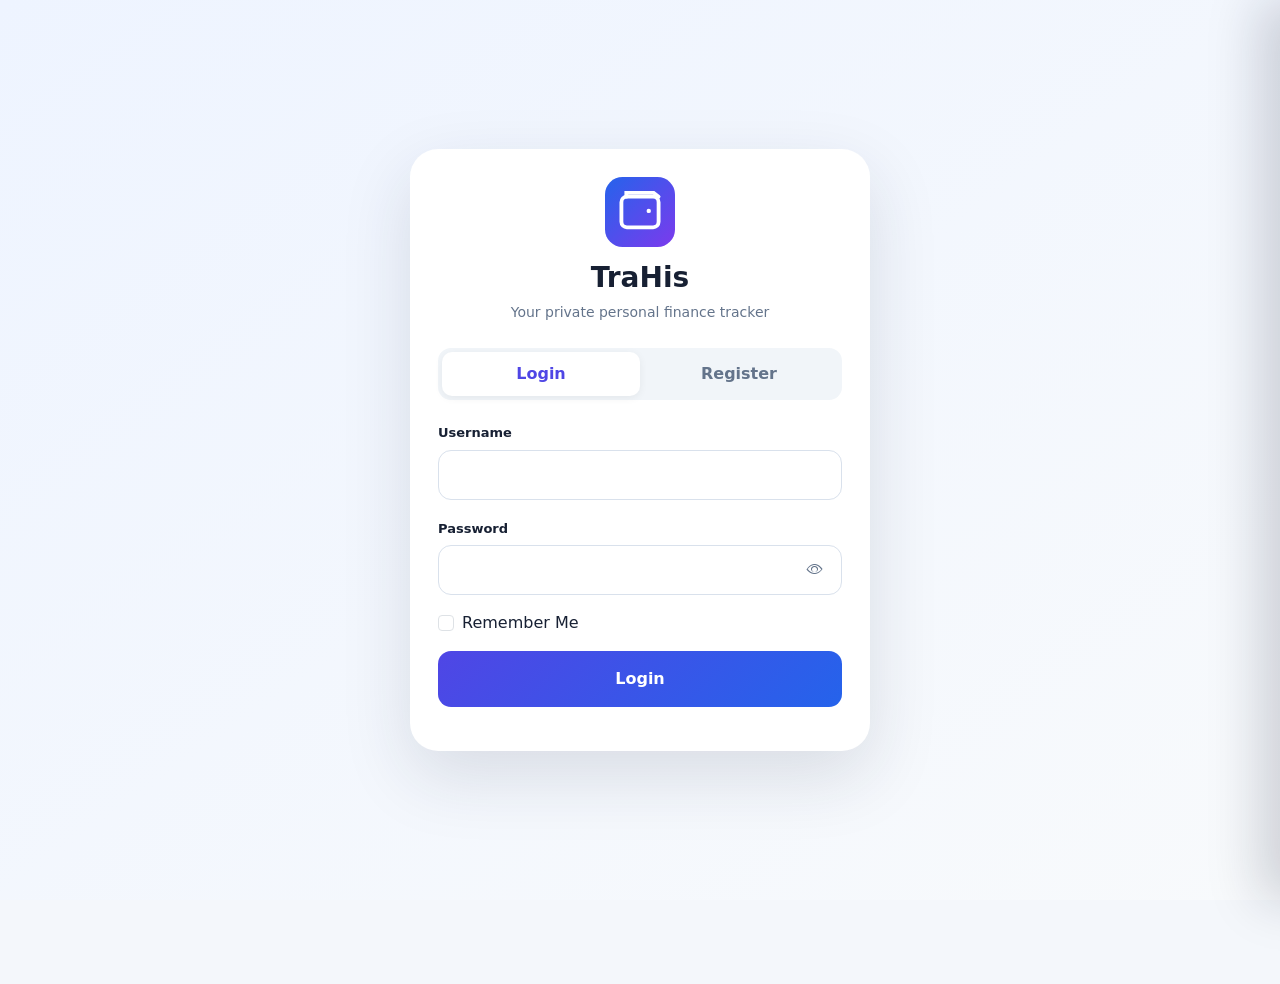
==== commit f48485a6: "Initial commit" ====
--- a/index.html
+++ b/index.html
@@ -39,10 +39,11 @@
   </div>
   <div class="drawer-user" id="drawerUser"></div>
   <nav class="drawer-nav">
+    <a href="profile.html"><i class="bi bi-person"></i><span>Profile</span></a>
     <a href="savings.html"><i class="bi bi-piggy-bank"></i><span>Savings</span></a>
     <a href="tutorial.html"><i class="bi bi-play-circle"></i><span>App Tutorial</span></a>
-    <a href="profile.html"><i class="bi bi-person"></i><span>Profile</span></a>
-    <a href="backup.html"><i class="bi bi-cloud-arrow-down"></i><span>Backup & Restore</span></a>
+    <a href="settings.html"><i class="bi bi-gear"></i><span>Settings</span></a>
+    <a href="backup.html"><i class="bi bi-cloud-arrow-down"></i><span>Backup &amp; Restore</span></a>
     <a id="adminNav" href="admin.html"><i class="bi bi-shield-check"></i><span>Admin</span></a>
     <button id="logoutBtn" class="danger"><i class="bi bi-box-arrow-right"></i><span>Logout</span></button>
   </nav>
--- a/css/style.css
+++ b/css/style.css
@@ -89,8 +89,8 @@
 .savings-hero-card{padding:22px;display:flex;align-items:center;justify-content:space-between;gap:24px;background:linear-gradient(135deg,var(--primary),var(--primary2));color:#fff;border:0;box-shadow:0 16px 35px rgba(37,99,235,.20)}
 .savings-hero-left{min-width:0}.savings-hero-label{font-size:13px;font-weight:800;opacity:.92;display:flex;align-items:center;gap:7px}.savings-hero-amount{font-size:34px;font-weight:900;line-height:1.05;margin-top:7px}.savings-hero-note{font-size:12px;opacity:.78;margin-top:7px}
 .savings-hero-right{min-width:235px;padding-left:22px;border-left:1px solid rgba(255,255,255,.22);text-align:right}.savings-hero-icon{width:48px;height:48px;border-radius:15px;background:rgba(255,255,255,.14);display:grid;place-items:center;font-size:20px;margin:0 0 10px auto}.savings-available-label{font-size:11px;opacity:.75}.savings-hero-right strong{display:block;font-size:20px;margin-top:2px}
-.savings-setup-card{padding:20px}.savings-section-head h5{margin:0;font-weight:900}.savings-section-head p{margin:5px 0 18px;color:var(--muted);font-size:12px}.savings-input .input-group-text{background:#f8fafc;border-color:#d9e1ec;color:#64748b;font-weight:700}.savings-input .form-control{border-left:0}.savings-input .input-group-text+.form-control{border-left:0}.savings-save-btn{height:47px}.savings-reserve-box{display:flex;align-items:center;justify-content:space-between;gap:12px;padding:14px 15px;background:#f8fafc;border:1px solid var(--line);border-radius:16px}.savings-reserve-box strong{display:block;font-size:18px;margin-top:2px}.savings-category-card{height:100%;padding:17px}.savings-category-card .cat-icon{width:43px;height:43px;border-radius:14px;display:grid;place-items:center;background:var(--primary-soft);color:var(--primary);font-size:20px;margin-bottom:12px}.savings-category-card .cat-name{font-size:12px;color:var(--muted);font-weight:700}.savings-category-card strong{display:block;font-size:19px;margin-top:4px}.savings-action-card{padding:20px}.savings-action-head{display:flex;align-items:flex-start;gap:12px;margin-bottom:17px}.savings-action-icon{width:42px;height:42px;border-radius:13px;background:var(--primary-soft);color:var(--primary);display:grid;place-items:center;flex:0 0 auto}.savings-action-head h6{margin:0;font-weight:850}.savings-action-head p{margin:4px 0 0;font-size:12px;color:var(--muted)}.savings-budget-card{padding:16px 18px;display:flex;align-items:center;justify-content:space-between;gap:15px}.budget-title{font-weight:850}
-@media(max-width:600px){.main-shell{padding:82px 12px 95px}.savings-page-head{align-items:flex-start}.savings-head-icon{width:44px;height:44px;font-size:19px}.savings-hero-card{padding:17px;display:block}.savings-hero-amount{font-size:29px}.savings-hero-right{min-width:0;padding:13px 0 0;margin-top:14px;border-left:0;border-top:1px solid rgba(255,255,255,.2);text-align:left}.savings-hero-icon{display:none}.savings-hero-right strong{font-size:18px}.savings-setup-card{padding:16px}.savings-reserve-box{align-items:flex-start;flex-direction:column}.savings-reserve-box .btn{width:100%}.savings-action-card{padding:16px}.savings-budget-card{padding:14px}}
+.savings-setup-card{padding:20px}.savings-section-head{display:flex;align-items:flex-start;justify-content:space-between;gap:12px}.savings-section-head h5{margin:0;font-weight:900}.savings-section-head p{margin:5px 0 18px;color:var(--muted);font-size:12px}.savings-reset-btn{white-space:nowrap;font-weight:750}.savings-reset-note{display:flex;align-items:center;gap:6px;line-height:1.45}.savings-input .input-group-text{background:#f8fafc;border-color:#d9e1ec;color:#64748b;font-weight:700}.savings-input .form-control{border-left:0}.savings-input .input-group-text+.form-control{border-left:0}.savings-save-btn{height:47px}.savings-reserve-box{display:flex;align-items:center;justify-content:space-between;gap:12px;padding:14px 15px;background:#f8fafc;border:1px solid var(--line);border-radius:16px}.savings-reserve-box strong{display:block;font-size:18px;margin-top:2px}.savings-category-card{height:100%;padding:17px}.savings-category-card .cat-icon{width:43px;height:43px;border-radius:14px;display:grid;place-items:center;background:var(--primary-soft);color:var(--primary);font-size:20px;margin-bottom:12px}.savings-category-card .cat-name{font-size:12px;color:var(--muted);font-weight:700}.savings-category-card strong{display:block;font-size:19px;margin-top:4px}.savings-action-card{padding:20px}.savings-action-head{display:flex;align-items:flex-start;gap:12px;margin-bottom:17px}.savings-action-icon{width:42px;height:42px;border-radius:13px;background:var(--primary-soft);color:var(--primary);display:grid;place-items:center;flex:0 0 auto}.savings-action-head h6{margin:0;font-weight:850}.savings-action-head p{margin:4px 0 0;font-size:12px;color:var(--muted)}.savings-budget-card{padding:16px 18px;display:flex;align-items:center;justify-content:space-between;gap:15px}.budget-title{font-weight:850}
+@media(max-width:600px){.main-shell{padding:82px 12px 95px}.savings-page-head{align-items:flex-start}.savings-head-icon{width:44px;height:44px;font-size:19px}.savings-hero-card{padding:17px;display:block}.savings-hero-amount{font-size:29px}.savings-hero-right{min-width:0;padding:13px 0 0;margin-top:14px;border-left:0;border-top:1px solid rgba(255,255,255,.2);text-align:left}.savings-hero-icon{display:none}.savings-hero-right strong{font-size:18px}.savings-setup-card{padding:16px}.savings-section-head{align-items:flex-start}.savings-reset-btn{min-height:40px}.savings-reserve-box{align-items:flex-start;flex-direction:column}.savings-reserve-box .btn{width:100%}.savings-action-card{padding:16px}.savings-budget-card{padding:14px}}
 /* Multi-page navigation */
 .drawer-nav a{display:flex;align-items:center;gap:13px;padding:14px 15px;border-radius:15px;background:#f8fafc;color:#263247;font-weight:800;text-align:left;cursor:pointer;text-decoration:none}
 .drawer-nav a i{font-size:20px;color:var(--primary)}
@@ -111,6 +111,18 @@
 .income-bg{background:#dcfce7;color:#15803d}.expense-bg{background:#fee2e2;color:#dc2626}.transfer-bg{background:#e0e7ff;color:#4f46e5}.transfer{color:#4f46e5}
 .tx-copy{min-width:0}.history-right{display:flex;flex-direction:column;align-items:flex-end;flex:0 0 auto}.tx-actions{display:flex;gap:4px;margin-top:5px}.tx-actions .btn{width:34px;height:30px;padding:0;display:grid;place-items:center;border-radius:9px}
 .mini-balance{padding:16px 18px}.mini-balance strong{display:block;font-size:20px;margin-top:3px}
+/* History filtered totals */
+.history-total-card{display:flex;align-items:center;gap:12px;padding:15px 16px;min-height:92px}
+.history-total-icon{width:42px;height:42px;flex:0 0 42px;border-radius:13px;display:grid;place-items:center;font-size:19px}
+.history-total-label{font-size:12px;font-weight:700;color:var(--muted);margin-bottom:2px}
+.history-total-value{font-size:21px;font-weight:900;line-height:1.2}
+.history-total-note{font-size:11px;color:var(--muted);margin-top:3px}
+.income-total .history-total-icon{background:#dcfce7;color:#15803d}
+.expense-total .history-total-icon{background:#fee2e2;color:#dc2626}
+[data-theme="dark"] .income-total .history-total-icon{background:rgba(22,163,74,.18);color:#86efac}
+[data-theme="dark"] .expense-total .history-total-icon{background:rgba(220,38,38,.18);color:#fca5a5}
+@media(max-width:380px){.history-total-card{padding:13px 12px;gap:9px}.history-total-icon{width:36px;height:36px;flex-basis:36px;font-size:16px}.history-total-value{font-size:17px}.history-total-label{font-size:11px}.history-total-note{font-size:10px}}
+
 .history-pagination{display:flex;align-items:center;justify-content:space-between;gap:12px;padding:14px 2px 0}.pagination-buttons{display:flex;align-items:center;gap:5px}.history-count{font-size:12px;color:var(--muted)}.page-btn{min-width:36px;height:36px;border:1px solid var(--line);background:#fff;border-radius:10px;color:#475569;font-weight:800}.page-btn:hover:not(:disabled),.page-btn.active{background:var(--primary-soft);color:var(--primary);border-color:#c7d2fe}.page-btn:disabled{opacity:.4;cursor:not-allowed}.page-dots{padding:0 2px;color:#94a3b8}
 .toast-primary{background:#fff;color:var(--ink)}.toast-danger{background:#fff1f2;color:#9f1239}.toast-body{font-weight:700}
 .info-box{background:var(--primary-soft);color:var(--primary);border:1px solid color-mix(in srgb,var(--primary) 14%,transparent)}.error-box{background:#fff1f2;color:#be123c}.success-box{background:#ecfdf5;color:#166534}
@@ -146,8 +158,8 @@
 .chart-switcher{display:flex;gap:4px;padding:3px;background:var(--primary-soft);border:1px solid var(--line);border-radius:12px}
 .chart-range{border:0;background:transparent;color:var(--muted);font-size:11px;font-weight:800;padding:7px 10px;border-radius:9px;cursor:pointer}
 .chart-range.active{background:var(--card);color:var(--primary);box-shadow:0 2px 7px rgba(15,23,42,.08)}
-.chart-box{height:270px;padding:15px 16px 12px;display:flex;flex-direction:column;gap:5px}
-.chart-caption{display:flex;align-items:center;justify-content:space-between;gap:10px;min-width:0;font-size:12px}.chart-caption strong{font-size:13px}.chart-caption span{color:var(--muted);font-size:11px}.chart-box canvas{flex:1;min-height:0;width:100%;height:100%}
+.chart-box{height:270px;padding:15px 16px 12px;display:flex;flex-direction:column;gap:5px;overflow:hidden}
+.chart-caption{display:flex;align-items:center;justify-content:space-between;gap:12px;min-width:0;font-size:12px}.chart-caption strong{font-size:13px;white-space:nowrap}.chart-caption-right{display:flex;align-items:center;justify-content:flex-end;gap:12px;min-width:0;flex-wrap:wrap}.chart-caption-right>span{color:var(--muted);font-size:11px}.chart-legend{display:inline-flex!important;align-items:center;gap:10px}.chart-legend>span{display:inline-flex;align-items:center;gap:4px;color:var(--muted);font-size:10px!important;font-weight:700}.legend-dot{width:7px;height:7px;border-radius:50%;display:inline-block}.income-dot{background:#16a34a}.expense-dot{background:#ef4444}.chart-scroll{flex:1;min-width:0;min-height:0;overflow-x:auto;overflow-y:hidden;scrollbar-width:thin}.chart-scroll canvas{display:block;min-height:0;height:100%}
 .settings-heading{display:flex;align-items:center;justify-content:space-between;gap:15px}.settings-preview-dot{width:34px;height:34px;border-radius:50%;background:linear-gradient(135deg,var(--primary),var(--primary2));box-shadow:0 0 0 5px var(--primary-soft)}
 .settings-theme-note{display:flex;align-items:center;gap:12px;padding:13px 14px;border:1px solid var(--line);background:var(--primary-soft);border-radius:14px}.settings-theme-note>i{width:36px;height:36px;border-radius:11px;display:grid;place-items:center;background:var(--card);color:var(--primary);font-size:17px}
 .density-compact .main-shell{padding-top:82px}.density-compact .cardx{border-radius:18px}.density-compact .stat-card{min-height:104px;padding:14px}.density-compact .balance-row{padding:12px 15px}.density-compact .tx-item{padding:11px 13px}.density-compact .section-title{margin:20px 0 9px}.density-compact .form-card{padding:16px}.density-compact .savings-category-card{min-height:105px;padding:14px}.density-compact .savings-action-card{padding:16px}
@@ -193,3 +205,502 @@
 .theme-accent-bg{background:var(--primary-soft)!important;color:var(--primary)!important}
 .theme-accent-border{border-color:var(--primary)!important}
 .brand-logo,.drawer-brand-logo{border-radius:10px}
+
+/* Backup Health */
+.backup-head-icon{width:48px;height:48px;border-radius:16px;background:var(--primary-soft);color:var(--primary);display:grid;place-items:center;font-size:22px;flex:0 0 auto}
+.backup-health-card{padding:18px}
+.backup-health-top{display:flex;align-items:center;justify-content:space-between;gap:16px;margin-bottom:16px}
+.backup-health-label{font-size:12px;font-weight:800;text-transform:uppercase;letter-spacing:.08em;color:var(--primary);display:flex;gap:7px;align-items:center}
+.backup-health-status{font-size:25px;font-weight:800;margin-top:3px}
+.health-good{color:#059669}.health-warn{color:#d97706}
+.backup-health-stats{margin:0 -4px 12px}.health-stat{height:100%;padding:12px;border:1px solid var(--border);border-radius:14px;background:var(--surface-soft)}
+.health-stat span{display:block;font-size:11px;color:var(--muted);margin-bottom:4px}.health-stat strong{display:block;font-size:13px;line-height:1.25;word-break:break-word}
+.health-ok,.health-issues{border-radius:13px;padding:11px 13px;margin-top:10px;font-size:13px}
+.health-ok{background:#ecfdf5;color:#047857;display:flex;gap:8px;align-items:center}.health-issues{background:#fff7ed;color:#9a3412}.health-issues div{display:flex;gap:8px;align-items:flex-start}.health-issues div+div{margin-top:7px}
+.backup-health-note{display:flex;gap:8px;align-items:flex-start;margin-top:12px;padding-top:12px;border-top:1px solid var(--border);font-size:12px;color:var(--muted)}
+html[data-theme="dark"] .health-ok{background:#052e25;color:#6ee7b7}html[data-theme="dark"] .health-issues{background:#3b2412;color:#fdba74}
+@media(max-width:575.98px){.backup-health-top{align-items:flex-start}.backup-health-status{font-size:22px}.backup-head-icon{display:none}.backup-health-card{padding:15px}}
+
+
+/* ===== TraHis Local AI Assistant ===== */
+.ai-fab{
+  position:fixed;right:18px;bottom:82px;z-index:1050;width:58px;height:58px;border:0;border-radius:50%;
+  color:#fff;background:linear-gradient(135deg,var(--primary),var(--primary2));box-shadow:0 12px 30px rgba(0,0,0,.20);
+  display:flex;align-items:center;justify-content:center;font-size:23px;cursor:pointer;transition:.2s;
+}
+.ai-fab:hover{transform:translateY(-2px);box-shadow:0 15px 34px rgba(0,0,0,.25)}
+.ai-fab .ai-dot{position:absolute;right:2px;top:2px;width:11px;height:11px;border:2px solid #fff;border-radius:50%;background:#22c55e}
+.ai-chat-overlay{position:fixed;inset:0;background:rgba(15,23,42,.42);backdrop-filter:blur(4px);z-index:1060;display:none}
+.ai-chat-overlay.open{display:block}
+.ai-chat{
+  position:absolute;right:18px;bottom:18px;width:min(430px,calc(100% - 24px));height:min(720px,calc(100% - 36px));
+  background:var(--card-bg,#fff);border:1px solid var(--border,#e5e7eb);border-radius:24px;overflow:hidden;
+  box-shadow:0 25px 70px rgba(0,0,0,.28);display:flex;flex-direction:column;color:var(--text,#111827)
+}
+.ai-head{padding:15px 16px;background:linear-gradient(135deg,var(--primary),var(--primary2));color:#fff;display:flex;align-items:center;gap:11px}
+.ai-head .ai-avatar{width:40px;height:40px;border-radius:13px;background:rgba(255,255,255,.18);display:flex;align-items:center;justify-content:center;font-size:21px}
+.ai-head-title{font-weight:800;line-height:1.15}.ai-head-sub{font-size:11px;opacity:.82;margin-top:3px}
+.ai-close{margin-left:auto;border:0;background:transparent;color:#fff;font-size:21px;width:38px;height:38px;border-radius:12px}
+.ai-close:hover{background:rgba(255,255,255,.12)}
+.ai-quickbar{flex:0 0 auto;padding:9px 12px 10px;border-bottom:1px solid var(--border,#e5e7eb);background:var(--card-bg,#fff);box-shadow:0 3px 12px rgba(15,23,42,.06);position:relative;z-index:2}
+.ai-quick-label{display:flex;align-items:center;gap:5px;font-size:10px;font-weight:800;letter-spacing:.02em;color:var(--muted,#64748b);margin:0 2px 7px}
+.ai-quick-label i{color:var(--primary);font-size:11px}
+.ai-body{flex:1;min-height:0;overflow:auto;padding:16px;background:var(--surface,#f8fafc);scroll-behavior:smooth}
+.ai-welcome{font-size:13px;line-height:1.55;margin-bottom:12px}
+.ai-msg{display:flex;margin:9px 0}.ai-msg.user{justify-content:flex-end}
+.ai-bubble{max-width:86%;padding:11px 13px;border-radius:16px 16px 16px 5px;background:var(--card-bg,#fff);border:1px solid var(--border,#e5e7eb);font-size:13px;line-height:1.5;white-space:pre-line}
+.ai-msg.user .ai-bubble{border-radius:16px 16px 5px 16px;background:var(--primary);color:#fff;border-color:var(--primary)}
+.ai-quick{display:flex;gap:7px;overflow-x:auto;padding:0 0 1px;scrollbar-width:none;overscroll-behavior-x:contain}.ai-quick::-webkit-scrollbar{display:none}
+.ai-quick button{white-space:nowrap;border:1px solid var(--border,#e5e7eb);background:var(--card-bg,#fff);color:var(--text,#111827);border-radius:999px;padding:7px 11px;font-size:11px;font-weight:600;box-shadow:0 1px 2px rgba(15,23,42,.04)}
+.ai-quick button:hover{border-color:var(--primary);color:var(--primary);background:var(--primary-soft,#eef2ff)}
+.ai-compose{padding:10px;border-top:1px solid var(--border,#e5e7eb);background:var(--card-bg,#fff);display:flex;gap:8px}
+.ai-compose input{flex:1;min-width:0;border:1px solid var(--border,#d1d5db);border-radius:14px;padding:11px 12px;background:transparent;color:inherit;outline:none}
+.ai-compose input:focus{border-color:var(--primary);box-shadow:0 0 0 3px var(--primary-soft)}
+.ai-send{width:44px;height:44px;border:0;border-radius:13px;background:var(--primary);color:#fff;font-size:17px}
+[data-theme="dark"] .ai-chat{--card-bg:#18212f;--surface:#0f172a;--border:#2d3a4d;--text:#e5e7eb}
+[data-theme="dark"] .ai-quickbar{box-shadow:0 3px 12px rgba(0,0,0,.18)}
+[data-theme="dark"] .ai-bubble{background:#18212f}
+@media(max-width:600px){
+  .ai-fab{right:14px;bottom:78px}
+  .ai-chat-overlay{background:var(--surface,#f8fafc)}
+  .ai-chat{right:0;bottom:0;width:100%;height:100%;max-height:none;border-radius:0;border:0}
+}
+
+/* ===== Settings + Glassmorphism Theme ===== */
+.theme-choice-grid{display:grid;grid-template-columns:repeat(2,minmax(0,1fr));gap:12px}
+.theme-choice{position:relative;display:flex;align-items:center;gap:13px;text-align:left;padding:13px;border:1px solid var(--line);background:var(--card);color:var(--ink);border-radius:18px;cursor:pointer;transition:.18s ease;min-height:92px}
+.theme-choice:hover{border-color:var(--primary);transform:translateY(-1px)}
+.theme-choice.active{border-color:var(--primary);box-shadow:0 0 0 3px var(--primary-soft)}
+.theme-choice-check{margin-left:auto;color:var(--primary);font-size:18px;opacity:0;transform:scale(.8);transition:.18s ease}
+.theme-choice.active .theme-choice-check{opacity:1;transform:scale(1)}
+.theme-choice-copy{display:flex;flex-direction:column;gap:3px;min-width:0}.theme-choice-copy strong{font-size:14px}.theme-choice-copy small{font-size:11px;color:var(--muted)}
+.theme-choice-preview{width:72px;height:58px;flex:0 0 auto;border-radius:13px;padding:8px;display:grid;grid-template-columns:1fr 1fr;grid-template-rows:12px 1fr;gap:5px;overflow:hidden}
+.theme-choice-preview span{display:block;border-radius:5px}.theme-choice-preview span:first-child{grid-column:1/-1}
+.classic-preview{background:#eef2ff;border:1px solid #dbe4ff}.classic-preview span{background:#fff;border:1px solid #dfe5ef}.classic-preview span:first-child{background:#4f46e5;border:0}
+.glass-preview{background:linear-gradient(135deg,#dbeafe,#f5d0fe);border:1px solid rgba(255,255,255,.65)}.glass-preview span{background:rgba(255,255,255,.5);border:1px solid rgba(255,255,255,.75);backdrop-filter:blur(5px)}.glass-preview span:first-child{background:linear-gradient(135deg,#4f46e5,#a855f7);border:0}
+.settings-glass-note{display:flex;align-items:flex-start;gap:11px;padding:13px 14px;border:1px solid var(--line);background:var(--primary-soft);border-radius:15px}.settings-glass-note>i{width:36px;height:36px;border-radius:11px;display:grid;place-items:center;background:var(--card);color:var(--primary);font-size:17px;flex:0 0 auto}
+
+/* Glassmorphism is an app-wide visual mode. */
+html[data-visual-style="glass"] body{background:radial-gradient(circle at 8% 8%,rgba(99,102,241,.16),transparent 30%),radial-gradient(circle at 92% 12%,rgba(14,165,233,.14),transparent 28%),linear-gradient(135deg,#eef2ff 0%,#f8fafc 48%,#ecfeff 100%);background-attachment:fixed}
+html[data-visual-style="glass"] .app-header{background:rgba(255,255,255,.58);border-bottom-color:rgba(255,255,255,.72);box-shadow:0 10px 30px rgba(30,41,59,.07)}
+html[data-visual-style="glass"] .bottom-nav{background:rgba(255,255,255,.58);border-top-color:rgba(255,255,255,.72);box-shadow:0 -10px 30px rgba(30,41,59,.06)}
+html[data-visual-style="glass"] .cardx,
+html[data-visual-style="glass"] .login-card{background:rgba(255,255,255,.56);border-color:rgba(255,255,255,.78);box-shadow:0 18px 45px rgba(51,65,85,.10),inset 0 1px 0 rgba(255,255,255,.8);backdrop-filter:blur(18px);-webkit-backdrop-filter:blur(18px)}
+html[data-visual-style="glass"] .form-control,
+html[data-visual-style="glass"] .form-select,
+html[data-visual-style="glass"] .input-group-text{background:rgba(255,255,255,.5);border-color:rgba(148,163,184,.35);backdrop-filter:blur(10px);-webkit-backdrop-filter:blur(10px)}
+html[data-visual-style="glass"] .hero,
+html[data-visual-style="glass"] .savings-hero-card{box-shadow:0 20px 45px rgba(37,99,235,.22),inset 0 1px 0 rgba(255,255,255,.2)}
+html[data-visual-style="glass"] .kpi,
+html[data-visual-style="glass"] .savings-reserve-box,
+html[data-visual-style="glass"] .settings-theme-note,
+html[data-visual-style="glass"] .settings-glass-note{background:rgba(255,255,255,.42);border-color:rgba(255,255,255,.65);backdrop-filter:blur(12px);-webkit-backdrop-filter:blur(12px)}
+html[data-visual-style="glass"] .app-drawer{background:rgba(255,255,255,.70);border-left:1px solid rgba(255,255,255,.78);box-shadow:-25px 0 60px rgba(15,23,42,.16);backdrop-filter:blur(24px);-webkit-backdrop-filter:blur(24px)}
+html[data-visual-style="glass"] .drawer-user,
+html[data-visual-style="glass"] .drawer-nav a{background:rgba(255,255,255,.48);border:1px solid rgba(255,255,255,.66);box-shadow:0 8px 22px rgba(51,65,85,.05);backdrop-filter:blur(12px);-webkit-backdrop-filter:blur(12px)}
+html[data-visual-style="glass"] .drawer-nav a.danger{background:rgba(255,241,242,.68);border-color:rgba(251,113,133,.18)}
+html[data-visual-style="glass"] .icon-btn{background:rgba(255,255,255,.55);border:1px solid rgba(255,255,255,.7);box-shadow:0 6px 18px rgba(51,65,85,.07);backdrop-filter:blur(10px)}
+html[data-visual-style="glass"] .bottom-nav a.active{background:rgba(255,255,255,.5);box-shadow:inset 0 0 0 1px rgba(255,255,255,.65),0 7px 18px rgba(51,65,85,.07)}
+html[data-visual-style="glass"] .stat-card,
+html[data-visual-style="glass"] .savings-category-card,
+html[data-visual-style="glass"] .savings-action-card,
+html[data-visual-style="glass"] .history-total-card{background:rgba(255,255,255,.5);border:1px solid rgba(255,255,255,.7);backdrop-filter:blur(14px);-webkit-backdrop-filter:blur(14px)}
+html[data-visual-style="glass"] .theme-choice{background:rgba(255,255,255,.44);border-color:rgba(255,255,255,.72);backdrop-filter:blur(12px);-webkit-backdrop-filter:blur(12px)}
+html[data-visual-style="glass"] .theme-choice.active{box-shadow:0 0 0 3px var(--primary-soft),0 12px 28px rgba(51,65,85,.08)}
+
+html[data-theme="dark"][data-visual-style="glass"] body{background:radial-gradient(circle at 10% 10%,rgba(79,70,229,.24),transparent 32%),radial-gradient(circle at 90% 12%,rgba(14,165,233,.18),transparent 30%),linear-gradient(135deg,#0b1220,#111827 50%,#0b1b2a);background-attachment:fixed}
+html[data-theme="dark"][data-visual-style="glass"] .app-header{background:rgba(15,23,42,.60);border-bottom-color:rgba(148,163,184,.18)}
+html[data-theme="dark"][data-visual-style="glass"] .bottom-nav{background:rgba(15,23,42,.62);border-top-color:rgba(148,163,184,.18)}
+html[data-theme="dark"][data-visual-style="glass"] .cardx,
+html[data-theme="dark"][data-visual-style="glass"] .login-card{background:rgba(17,24,39,.56);border-color:rgba(148,163,184,.18);box-shadow:0 18px 50px rgba(0,0,0,.22),inset 0 1px 0 rgba(255,255,255,.05)}
+html[data-theme="dark"][data-visual-style="glass"] .form-control,
+html[data-theme="dark"][data-visual-style="glass"] .form-select,
+html[data-theme="dark"][data-visual-style="glass"] .input-group-text{background:rgba(15,23,42,.50);border-color:rgba(148,163,184,.24)}
+html[data-theme="dark"][data-visual-style="glass"] .app-drawer{background:rgba(15,23,42,.72);border-left-color:rgba(148,163,184,.18);backdrop-filter:blur(24px);-webkit-backdrop-filter:blur(24px)}
+html[data-theme="dark"][data-visual-style="glass"] .drawer-user,
+html[data-theme="dark"][data-visual-style="glass"] .drawer-nav a{background:rgba(30,41,59,.48);border-color:rgba(148,163,184,.16)}
+html[data-theme="dark"][data-visual-style="glass"] .drawer-nav a.danger{background:rgba(127,29,29,.30);border-color:rgba(248,113,113,.15)}
+html[data-theme="dark"][data-visual-style="glass"] .icon-btn{background:rgba(30,41,59,.52);border-color:rgba(148,163,184,.18)}
+html[data-theme="dark"][data-visual-style="glass"] .kpi,
+html[data-theme="dark"][data-visual-style="glass"] .savings-reserve-box,
+html[data-theme="dark"][data-visual-style="glass"] .settings-theme-note,
+html[data-theme="dark"][data-visual-style="glass"] .settings-glass-note{background:rgba(30,41,59,.40);border-color:rgba(148,163,184,.16)}
+html[data-theme="dark"][data-visual-style="glass"] .theme-choice{background:rgba(30,41,59,.42);border-color:rgba(148,163,184,.18)}
+
+@media(max-width:575.98px){.theme-choice-grid{grid-template-columns:1fr}.theme-choice{min-height:84px}.theme-choice-preview{width:64px;height:54px}}
+
+/* ===== v24 Glassmorphism hardening =====
+   The glass theme intentionally covers every major application surface,
+   including components created dynamically by the JavaScript renderer. */
+html[data-visual-style="glass"]{
+  --glass-bg:rgba(255,255,255,.56);
+  --glass-bg-strong:rgba(255,255,255,.70);
+  --glass-bg-soft:rgba(255,255,255,.42);
+  --glass-border:rgba(255,255,255,.76);
+  --glass-shadow:0 18px 45px rgba(30,41,59,.10), inset 0 1px 0 rgba(255,255,255,.78);
+  --glass-shadow-soft:0 10px 28px rgba(30,41,59,.07), inset 0 1px 0 rgba(255,255,255,.62);
+}
+html[data-theme="dark"][data-visual-style="glass"]{
+  --glass-bg:rgba(17,24,39,.58);
+  --glass-bg-strong:rgba(15,23,42,.72);
+  --glass-bg-soft:rgba(30,41,59,.42);
+  --glass-border:rgba(148,163,184,.20);
+  --glass-shadow:0 18px 50px rgba(0,0,0,.24), inset 0 1px 0 rgba(255,255,255,.05);
+  --glass-shadow-soft:0 12px 30px rgba(0,0,0,.18), inset 0 1px 0 rgba(255,255,255,.04);
+}
+html[data-visual-style="glass"] body{
+  background:
+    radial-gradient(circle at 8% 8%,rgba(99,102,241,.20),transparent 28%),
+    radial-gradient(circle at 92% 12%,rgba(14,165,233,.16),transparent 26%),
+    radial-gradient(circle at 50% 100%,rgba(168,85,247,.12),transparent 30%),
+    linear-gradient(135deg,#eef2ff 0%,#f8fafc 48%,#ecfeff 100%);
+  background-attachment:fixed;
+}
+html[data-theme="dark"][data-visual-style="glass"] body{
+  background:
+    radial-gradient(circle at 10% 8%,rgba(79,70,229,.28),transparent 30%),
+    radial-gradient(circle at 90% 12%,rgba(14,165,233,.20),transparent 28%),
+    radial-gradient(circle at 50% 100%,rgba(168,85,247,.14),transparent 32%),
+    linear-gradient(135deg,#080f1d 0%,#111827 52%,#0b1b2a 100%);
+}
+html[data-visual-style="glass"] .app-header,
+html[data-visual-style="glass"] .bottom-nav,
+html[data-visual-style="glass"] .app-drawer,
+html[data-visual-style="glass"] .cardx,
+html[data-visual-style="glass"] .login-card,
+html[data-visual-style="glass"] .filter-bar,
+html[data-visual-style="glass"] .admin-card,
+html[data-visual-style="glass"] .backup-health-card,
+html[data-visual-style="glass"] .mini-balance,
+html[data-visual-style="glass"] .history-total-card,
+html[data-visual-style="glass"] .settings-card,
+html[data-visual-style="glass"] .settings-theme-note,
+html[data-visual-style="glass"] .settings-glass-note,
+html[data-visual-style="glass"] .kpi,
+html[data-visual-style="glass"] .savings-reserve-box,
+html[data-visual-style="glass"] .health-stat,
+html[data-visual-style="glass"] .page-btn,
+html[data-visual-style="glass"] .toast,
+html[data-visual-style="glass"] .modal-content,
+html[data-visual-style="glass"] .dropdown-menu{
+  background:var(--glass-bg);
+  border-color:var(--glass-border);
+  box-shadow:var(--glass-shadow);
+  -webkit-backdrop-filter:blur(20px) saturate(150%);
+  backdrop-filter:blur(20px) saturate(150%);
+}
+html[data-visual-style="glass"] .app-header{
+  background:rgba(255,255,255,.62);
+  border-bottom-color:var(--glass-border);
+  box-shadow:0 10px 32px rgba(30,41,59,.08);
+}
+html[data-theme="dark"][data-visual-style="glass"] .app-header{background:rgba(15,23,42,.64)}
+html[data-visual-style="glass"] .bottom-nav{
+  background:rgba(255,255,255,.62);
+  border-top-color:var(--glass-border);
+  box-shadow:0 -10px 32px rgba(30,41,59,.08);
+}
+html[data-theme="dark"][data-visual-style="glass"] .bottom-nav{background:rgba(15,23,42,.66)}
+html[data-visual-style="glass"] .app-drawer{
+  background:var(--glass-bg-strong);
+  border-left:1px solid var(--glass-border);
+  box-shadow:-25px 0 60px rgba(15,23,42,.16);
+}
+html[data-visual-style="glass"] .drawer-user,
+html[data-visual-style="glass"] .drawer-nav a,
+html[data-visual-style="glass"] .drawer-nav button,
+html[data-visual-style="glass"] .icon-btn,
+html[data-visual-style="glass"] .theme-toggle,
+html[data-visual-style="glass"] .theme-choice,
+html[data-visual-style="glass"] .chart-switcher,
+html[data-visual-style="glass"] .chart-range,
+html[data-visual-style="glass"] .auth-tabs,
+html[data-visual-style="glass"] .ai-quick button{
+  background:var(--glass-bg-soft);
+  border:1px solid var(--glass-border);
+  box-shadow:var(--glass-shadow-soft);
+  -webkit-backdrop-filter:blur(14px) saturate(145%);
+  backdrop-filter:blur(14px) saturate(145%);
+}
+html[data-visual-style="glass"] .drawer-nav a:hover,
+html[data-visual-style="glass"] .drawer-nav button:hover,
+html[data-visual-style="glass"] .theme-choice:hover,
+html[data-visual-style="glass"] .icon-btn:hover,
+html[data-visual-style="glass"] .theme-toggle:hover,
+html[data-visual-style="glass"] .page-btn:hover:not(:disabled){
+  transform:translateY(-1px);
+  border-color:color-mix(in srgb,var(--primary) 28%,var(--glass-border));
+}
+html[data-visual-style="glass"] .drawer-nav a.danger,
+html[data-visual-style="glass"] .drawer-nav button.danger{
+  background:rgba(255,241,242,.58);
+  border-color:rgba(251,113,133,.24);
+}
+html[data-theme="dark"][data-visual-style="glass"] .drawer-nav a.danger,
+html[data-theme="dark"][data-visual-style="glass"] .drawer-nav button.danger{background:rgba(127,29,29,.28)}
+html[data-visual-style="glass"] .form-control,
+html[data-visual-style="glass"] .form-select,
+html[data-visual-style="glass"] .input-group-text,
+html[data-visual-style="glass"] .ai-compose input{
+  background:rgba(255,255,255,.46);
+  color:var(--ink);
+  border-color:rgba(148,163,184,.30);
+  -webkit-backdrop-filter:blur(12px) saturate(140%);
+  backdrop-filter:blur(12px) saturate(140%);
+}
+html[data-theme="dark"][data-visual-style="glass"] .form-control,
+html[data-theme="dark"][data-visual-style="glass"] .form-select,
+html[data-theme="dark"][data-visual-style="glass"] .input-group-text,
+html[data-theme="dark"][data-visual-style="glass"] .ai-compose input{
+  background:rgba(15,23,42,.50);
+  color:#e5e7eb;
+  border-color:rgba(148,163,184,.24);
+}
+html[data-visual-style="glass"] .form-control:focus,
+html[data-visual-style="glass"] .form-select:focus,
+html[data-visual-style="glass"] .ai-compose input:focus{
+  background:rgba(255,255,255,.58);
+  border-color:var(--primary);
+}
+html[data-theme="dark"][data-visual-style="glass"] .form-control:focus,
+html[data-theme="dark"][data-visual-style="glass"] .form-select:focus,
+html[data-theme="dark"][data-visual-style="glass"] .ai-compose input:focus{background:rgba(15,23,42,.68)}
+html[data-visual-style="glass"] .hero,
+html[data-visual-style="glass"] .savings-hero-card{
+  border:1px solid rgba(255,255,255,.24);
+  box-shadow:0 20px 50px rgba(37,99,235,.22),inset 0 1px 0 rgba(255,255,255,.20);
+}
+html[data-visual-style="glass"] .stat-card,
+html[data-visual-style="glass"] .savings-category-card,
+html[data-visual-style="glass"] .savings-action-card,
+html[data-visual-style="glass"] .health-stat{
+  background:var(--glass-bg-soft);
+}
+html[data-visual-style="glass"] .balance-row,
+html[data-visual-style="glass"] .tx-item{border-color:rgba(148,163,184,.18)!important}
+html[data-visual-style="glass"] .empty{background:transparent}
+html[data-visual-style="glass"] .page-btn.active,
+html[data-visual-style="glass"] .chart-range.active,
+html[data-visual-style="glass"] .theme-choice.active{
+  background:var(--primary-soft);
+  color:var(--primary);
+  border-color:color-mix(in srgb,var(--primary) 35%,var(--glass-border));
+  box-shadow:0 0 0 2px color-mix(in srgb,var(--primary) 13%,transparent),var(--glass-shadow-soft);
+}
+html[data-visual-style="glass"] .ai-chat,
+html[data-visual-style="glass"] .ai-quickbar,
+html[data-visual-style="glass"] .ai-compose{
+  background:var(--glass-bg-strong);
+  border-color:var(--glass-border);
+  -webkit-backdrop-filter:blur(22px) saturate(150%);
+  backdrop-filter:blur(22px) saturate(150%);
+}
+html[data-visual-style="glass"] .ai-body{background:rgba(248,250,252,.28)}
+html[data-theme="dark"][data-visual-style="glass"] .ai-body{background:rgba(15,23,42,.28)}
+html[data-visual-style="glass"] .ai-bubble{background:var(--glass-bg-soft);border-color:var(--glass-border)}
+html[data-theme="dark"][data-visual-style="glass"] .ai-bubble{color:#e5e7eb}
+html[data-visual-style="glass"] .ai-quick button{color:var(--ink)}
+html[data-theme="dark"][data-visual-style="glass"] .ai-quick button{color:#e5e7eb}
+html[data-visual-style="glass"] .login-page{background:transparent}
+html[data-theme="dark"][data-visual-style="glass"] .login-page{background:transparent}
+html[data-visual-style="glass"] .auth-tabs{background:var(--glass-bg-soft)}
+html[data-theme="dark"][data-visual-style="glass"] .auth-tabs button.active{background:rgba(30,41,59,.55);color:#c7d2fe}
+html[data-visual-style="glass"] .toast{color:var(--ink)}
+html[data-theme="dark"][data-visual-style="glass"] .toast{color:#e5e7eb}
+html[data-visual-style="glass"] .modal-backdrop{backdrop-filter:blur(4px)}
+html[data-theme="dark"][data-visual-style="glass"] .modal-content{color:#e5e7eb;background:rgba(15,23,42,.72)}
+html[data-theme="dark"][data-visual-style="glass"] .dropdown-menu{color:#e5e7eb;background:rgba(15,23,42,.76)}
+html[data-theme="dark"][data-visual-style="glass"] .dropdown-item{color:#e5e7eb}
+html[data-theme="dark"][data-visual-style="glass"] .dropdown-item:hover{background:rgba(148,163,184,.12)}
+
+/* Keep theme application deterministic when navigating between pages. */
+html[data-visual-style="glass"] .btn-light,
+html[data-visual-style="glass"] .btn-outline-secondary{
+  background:var(--glass-bg-soft);
+  color:var(--ink);
+  border-color:var(--glass-border);
+  -webkit-backdrop-filter:blur(12px);
+  backdrop-filter:blur(12px);
+}
+html[data-theme="dark"][data-visual-style="glass"] .btn-light,
+html[data-theme="dark"][data-visual-style="glass"] .btn-outline-secondary{color:#e5e7eb;background:rgba(30,41,59,.46)}
+
+/* ===== v24 production theme hardening ===== */
+:root{
+  --border:var(--line);
+  --text:var(--ink);
+  --surface:#f8fafc;
+  --surface-soft:#f8fafc;
+  --card-bg:var(--card);
+}
+
+/* Keep the glass language consistent on every page/component, including
+   Bootstrap/static components and the tutorial's inline UI. */
+html[data-visual-style="glass"] .login-page{
+  background:
+    radial-gradient(circle at 10% 10%,rgba(99,102,241,.18),transparent 30%),
+    radial-gradient(circle at 90% 15%,rgba(14,165,233,.15),transparent 28%),
+    linear-gradient(135deg,#eef2ff 0%,#f8fafc 50%,#ecfeff 100%);
+}
+html[data-theme="dark"][data-visual-style="glass"] .login-page{
+  background:
+    radial-gradient(circle at 10% 10%,rgba(79,70,229,.25),transparent 32%),
+    radial-gradient(circle at 90% 15%,rgba(14,165,233,.18),transparent 30%),
+    linear-gradient(135deg,#0b1220,#111827 52%,#0b1b2a);
+}
+html[data-visual-style="glass"] .filter-bar,
+html[data-visual-style="glass"] .history-total-card,
+html[data-visual-style="glass"] .health-stat,
+html[data-visual-style="glass"] .page-btn,
+html[data-visual-style="glass"] .chart-switcher,
+html[data-visual-style="glass"] .auth-tabs,
+html[data-visual-style="glass"] .topic-card,
+html[data-visual-style="glass"] .faq-item,
+html[data-visual-style="glass"] .tour-menu button,
+html[data-visual-style="glass"] .tour-content,
+html[data-visual-style="glass"] .mock-window,
+html[data-visual-style="glass"] .mock-kpi,
+html[data-visual-style="glass"] .mock-row,
+html[data-visual-style="glass"] .ai-bubble,
+html[data-visual-style="glass"] .ai-quickbar,
+html[data-visual-style="glass"] .ai-compose{
+  background:var(--glass-bg-soft);
+  border-color:var(--glass-border);
+  box-shadow:var(--glass-shadow-soft);
+  -webkit-backdrop-filter:blur(14px) saturate(145%);
+  backdrop-filter:blur(14px) saturate(145%);
+}
+html[data-theme="dark"][data-visual-style="glass"] .filter-bar,
+html[data-theme="dark"][data-visual-style="glass"] .history-total-card,
+html[data-theme="dark"][data-visual-style="glass"] .health-stat,
+html[data-theme="dark"][data-visual-style="glass"] .page-btn,
+html[data-theme="dark"][data-visual-style="glass"] .chart-switcher,
+html[data-theme="dark"][data-visual-style="glass"] .auth-tabs,
+html[data-theme="dark"][data-visual-style="glass"] .topic-card,
+html[data-theme="dark"][data-visual-style="glass"] .faq-item,
+html[data-theme="dark"][data-visual-style="glass"] .tour-menu button,
+html[data-theme="dark"][data-visual-style="glass"] .tour-content,
+html[data-theme="dark"][data-visual-style="glass"] .mock-window,
+html[data-theme="dark"][data-visual-style="glass"] .mock-kpi,
+html[data-theme="dark"][data-visual-style="glass"] .mock-row{
+  color:#e5e7eb;
+}
+html[data-visual-style="glass"] .auth-tabs button.active,
+html[data-visual-style="glass"] .chart-range.active,
+html[data-visual-style="glass"] .page-btn.active,
+html[data-visual-style="glass"] .tour-menu button.active{
+  background:var(--primary-soft);
+  color:var(--primary);
+  border-color:color-mix(in srgb,var(--primary) 35%,var(--glass-border));
+}
+html[data-theme="dark"][data-visual-style="glass"] .auth-tabs button.active,
+html[data-theme="dark"][data-visual-style="glass"] .chart-range.active,
+html[data-theme="dark"][data-visual-style="glass"] .page-btn.active,
+html[data-theme="dark"][data-visual-style="glass"] .tour-menu button.active{
+  background:rgba(99,102,241,.18);
+  color:#c7d2fe;
+}
+html[data-visual-style="glass"] .btn-light,
+html[data-visual-style="glass"] .btn-outline-secondary,
+html[data-visual-style="glass"] .btn-outline-danger{
+  background:var(--glass-bg-soft);
+  border-color:var(--glass-border);
+  -webkit-backdrop-filter:blur(12px);
+  backdrop-filter:blur(12px);
+}
+html[data-theme="dark"][data-visual-style="glass"] .btn-light,
+html[data-theme="dark"][data-visual-style="glass"] .btn-outline-secondary{
+  color:#e5e7eb;
+  background:rgba(30,41,59,.46);
+  border-color:rgba(148,163,184,.22);
+}
+html[data-theme="dark"][data-visual-style="glass"] .btn-outline-danger{
+  color:#fda4af;
+  background:rgba(127,29,29,.26);
+  border-color:rgba(248,113,113,.22);
+}
+html[data-visual-style="glass"] .drawer-nav a:hover,
+html[data-visual-style="glass"] .drawer-nav button:hover,
+html[data-visual-style="glass"] .theme-choice:hover,
+html[data-visual-style="glass"] .topic-card:hover,
+html[data-visual-style="glass"] .faq-q:hover{
+  border-color:color-mix(in srgb,var(--primary) 28%,var(--glass-border));
+}
+html[data-theme="dark"][data-visual-style="glass"] .tour-menu button,
+html[data-theme="dark"][data-visual-style="glass"] .tour-menu button .tour-dot,
+html[data-theme="dark"][data-visual-style="glass"] .mock-window,
+html[data-theme="dark"][data-visual-style="glass"] .mock-kpi,
+html[data-theme="dark"][data-visual-style="glass"] .mock-row{
+  background:rgba(30,41,59,.42);
+  border-color:rgba(148,163,184,.18);
+}
+html[data-theme="dark"][data-visual-style="glass"] .tour-hero,
+html[data-theme="dark"][data-visual-style="glass"] .tutorial-hero{
+  background:rgba(30,41,59,.38);
+  border-color:rgba(148,163,184,.18);
+}
+html[data-visual-style="glass"] .tutorial-hero,
+html[data-visual-style="glass"] .tour-content{
+  border-color:var(--glass-border);
+}
+html[data-theme="dark"] .tutorial-hero,
+html[data-theme="dark"] .tour-content{
+  color:#e5e7eb;
+}
+
+/* The app header and drawer remain readable when the theme is changed. */
+html[data-visual-style="glass"] .app-header,
+html[data-visual-style="glass"] .bottom-nav,
+html[data-visual-style="glass"] .app-drawer{
+  -webkit-backdrop-filter:blur(24px) saturate(150%);
+  backdrop-filter:blur(24px) saturate(150%);
+}
+html[data-theme="dark"][data-visual-style="glass"] .drawer-brand strong,
+html[data-theme="dark"][data-visual-style="glass"] .drawer-user strong,
+html[data-theme="dark"][data-visual-style="glass"] .drawer-nav a,
+html[data-theme="dark"][data-visual-style="glass"] .drawer-nav button,
+html[data-theme="dark"][data-visual-style="glass"] .brand{
+  color:#f8fafc;
+}
+
+/* Avoid text disappearing in translucent surfaces. */
+html[data-theme="dark"][data-visual-style="glass"] .settings-glass-note,
+html[data-theme="dark"][data-visual-style="glass"] .settings-theme-note,
+html[data-theme="dark"][data-visual-style="glass"] .health-stat,
+html[data-theme="dark"][data-visual-style="glass"] .history-total-card,
+html[data-theme="dark"][data-visual-style="glass"] .filter-bar{
+  color:#e5e7eb;
+}
+
+
+/* ===== TraHis custom action dialog ===== */
+body.dialog-open{overflow:hidden}
+#appDialogRoot{position:fixed;inset:0;z-index:2000;display:grid;place-items:center;padding:18px;visibility:hidden;opacity:0;pointer-events:none;transition:opacity .18s ease,visibility .18s ease}
+#appDialogRoot.open{visibility:visible;opacity:1;pointer-events:auto}
+.app-dialog-backdrop{position:absolute;inset:0;background:rgba(15,23,42,.52);backdrop-filter:blur(5px);-webkit-backdrop-filter:blur(5px)}
+.app-dialog-card{position:relative;width:min(440px,100%);padding:22px;border:1px solid var(--line);border-radius:24px;background:var(--card);color:var(--ink);box-shadow:0 24px 70px rgba(15,23,42,.22);transform:translateY(8px) scale(.98);transition:transform .18s ease;z-index:1}
+#appDialogRoot.open .app-dialog-card{transform:translateY(0) scale(1)}
+.app-dialog-icon{width:48px;height:48px;border-radius:15px;display:grid;place-items:center;background:var(--primary-soft);color:var(--primary);font-size:21px;margin-bottom:14px}
+.app-dialog-icon.danger{background:#fff1f2;color:#dc3545}
+.app-dialog-content h2{font-size:19px;line-height:1.25;font-weight:900;margin:0 0 7px}
+.app-dialog-content p{font-size:13px;line-height:1.65;color:var(--muted);margin:0;white-space:pre-line}
+.app-dialog-actions{display:flex;justify-content:flex-end;gap:9px;margin-top:21px}
+.app-dialog-btn{min-height:42px;padding:9px 16px;border-radius:12px;font-size:13px;font-weight:850;cursor:pointer;border:1px solid var(--line);background:var(--surface-soft);color:var(--ink);transition:transform .15s ease,box-shadow .15s ease,background .15s ease}
+.app-dialog-btn:hover{transform:translateY(-1px);box-shadow:0 6px 16px rgba(15,23,42,.08)}
+.app-dialog-btn:focus-visible{outline:3px solid color-mix(in srgb,var(--primary) 25%,transparent);outline-offset:2px}
+.app-dialog-confirm{border-color:transparent;background:linear-gradient(135deg,var(--primary),var(--primary2));color:#fff;box-shadow:0 8px 20px color-mix(in srgb,var(--primary) 22%,transparent)}
+.app-dialog-confirm.danger{background:linear-gradient(135deg,#dc3545,#b42332);box-shadow:0 8px 20px rgba(220,53,69,.20)}
+html[data-theme="dark"] .app-dialog-card{background:#111827;border-color:#263247;box-shadow:0 28px 80px rgba(0,0,0,.48)}
+html[data-theme="dark"] .app-dialog-icon.danger{background:rgba(127,29,29,.28);color:#fda4af}
+html[data-theme="dark"] .app-dialog-btn{background:#172033;border-color:#263247;color:#e5e7eb}
+html[data-theme="dark"] .app-dialog-content p{color:#94a3b8}
+html[data-visual-style="glass"] .app-dialog-card{background:var(--glass-bg-strong);border-color:var(--glass-border);box-shadow:var(--glass-shadow);backdrop-filter:blur(24px) saturate(155%);-webkit-backdrop-filter:blur(24px) saturate(155%)}
+html[data-visual-style="glass"] .app-dialog-btn{background:var(--glass-bg-soft);border-color:var(--glass-border);box-shadow:var(--glass-shadow-soft);backdrop-filter:blur(12px);-webkit-backdrop-filter:blur(12px)}
+html[data-theme="dark"][data-visual-style="glass"] .app-dialog-card{background:rgba(15,23,42,.78)}
+html[data-theme="dark"][data-visual-style="glass"] .app-dialog-btn{background:rgba(30,41,59,.48)}
+@media(max-width:480px){
+  #appDialogRoot{padding:14px}
+  .app-dialog-card{padding:19px;border-radius:20px}
+  .app-dialog-actions{display:grid;grid-template-columns:1fr 1fr}
+  .app-dialog-btn{width:100%}
+}
